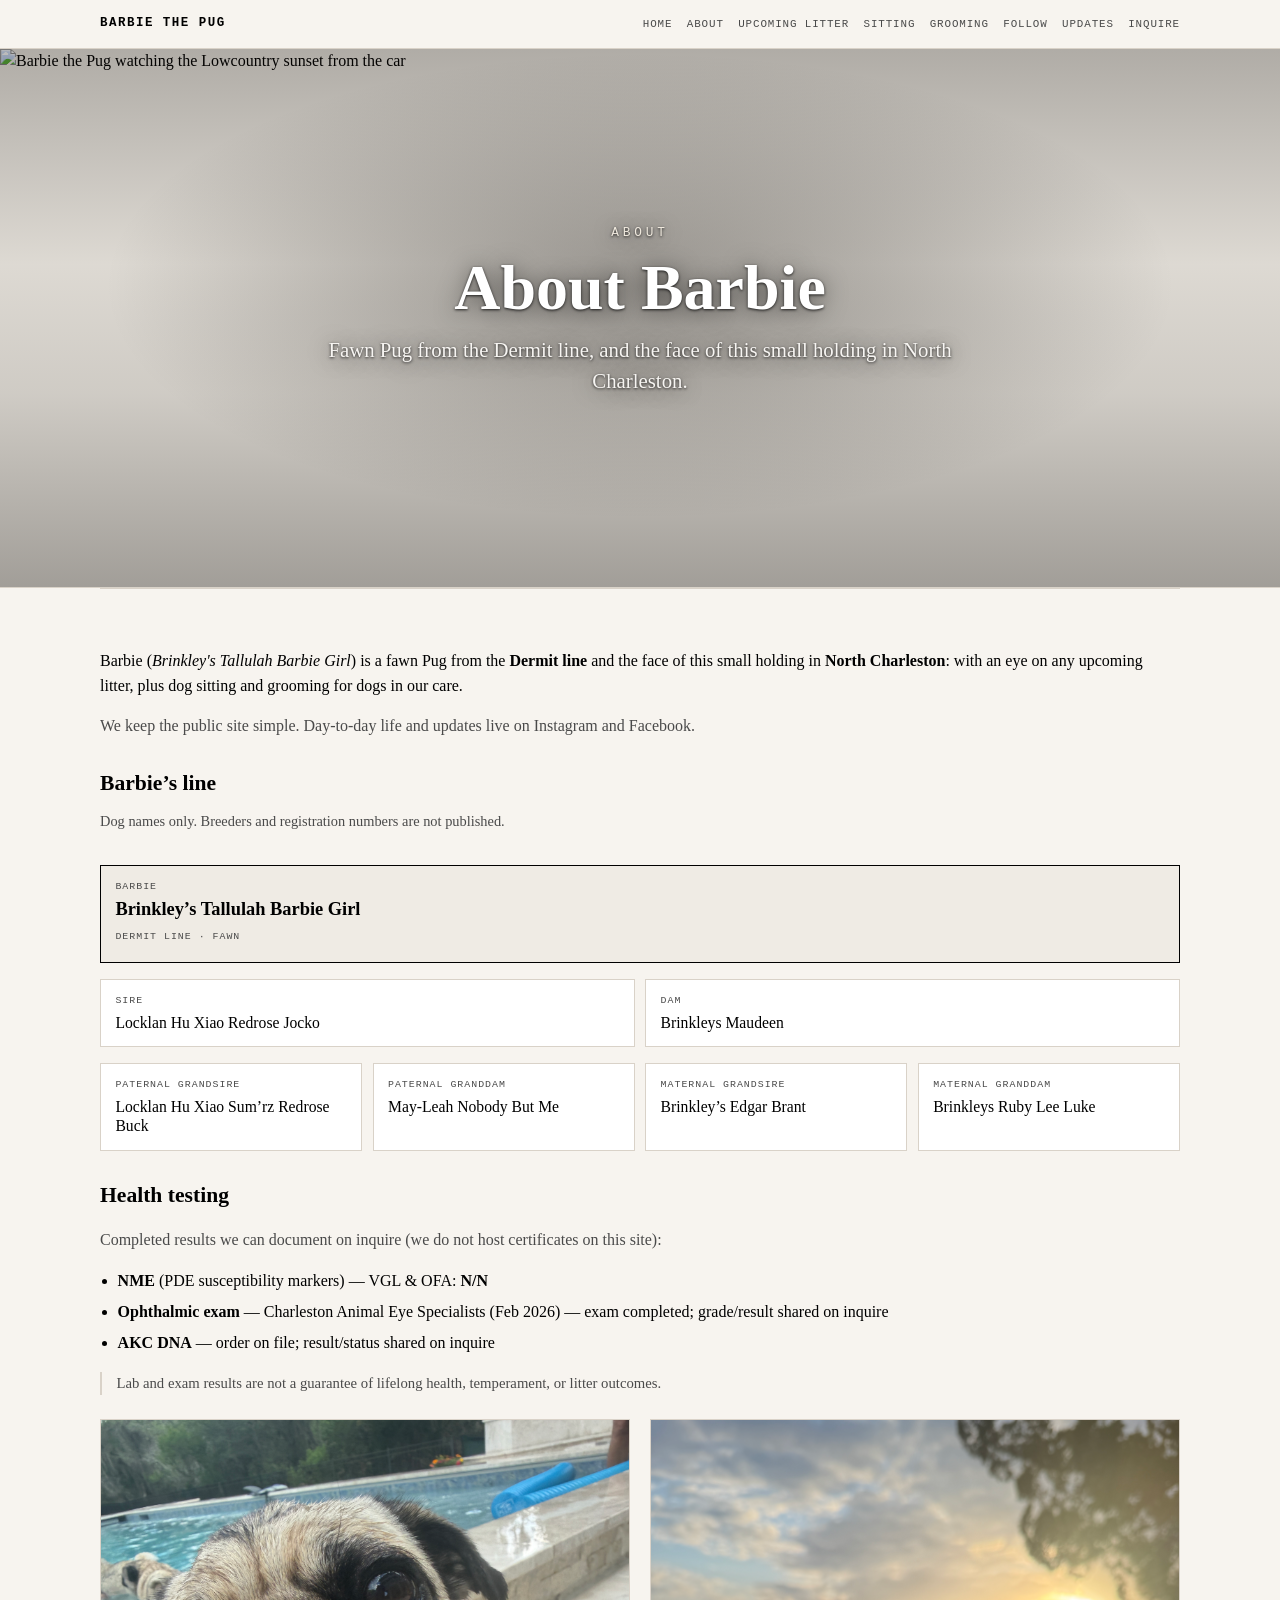
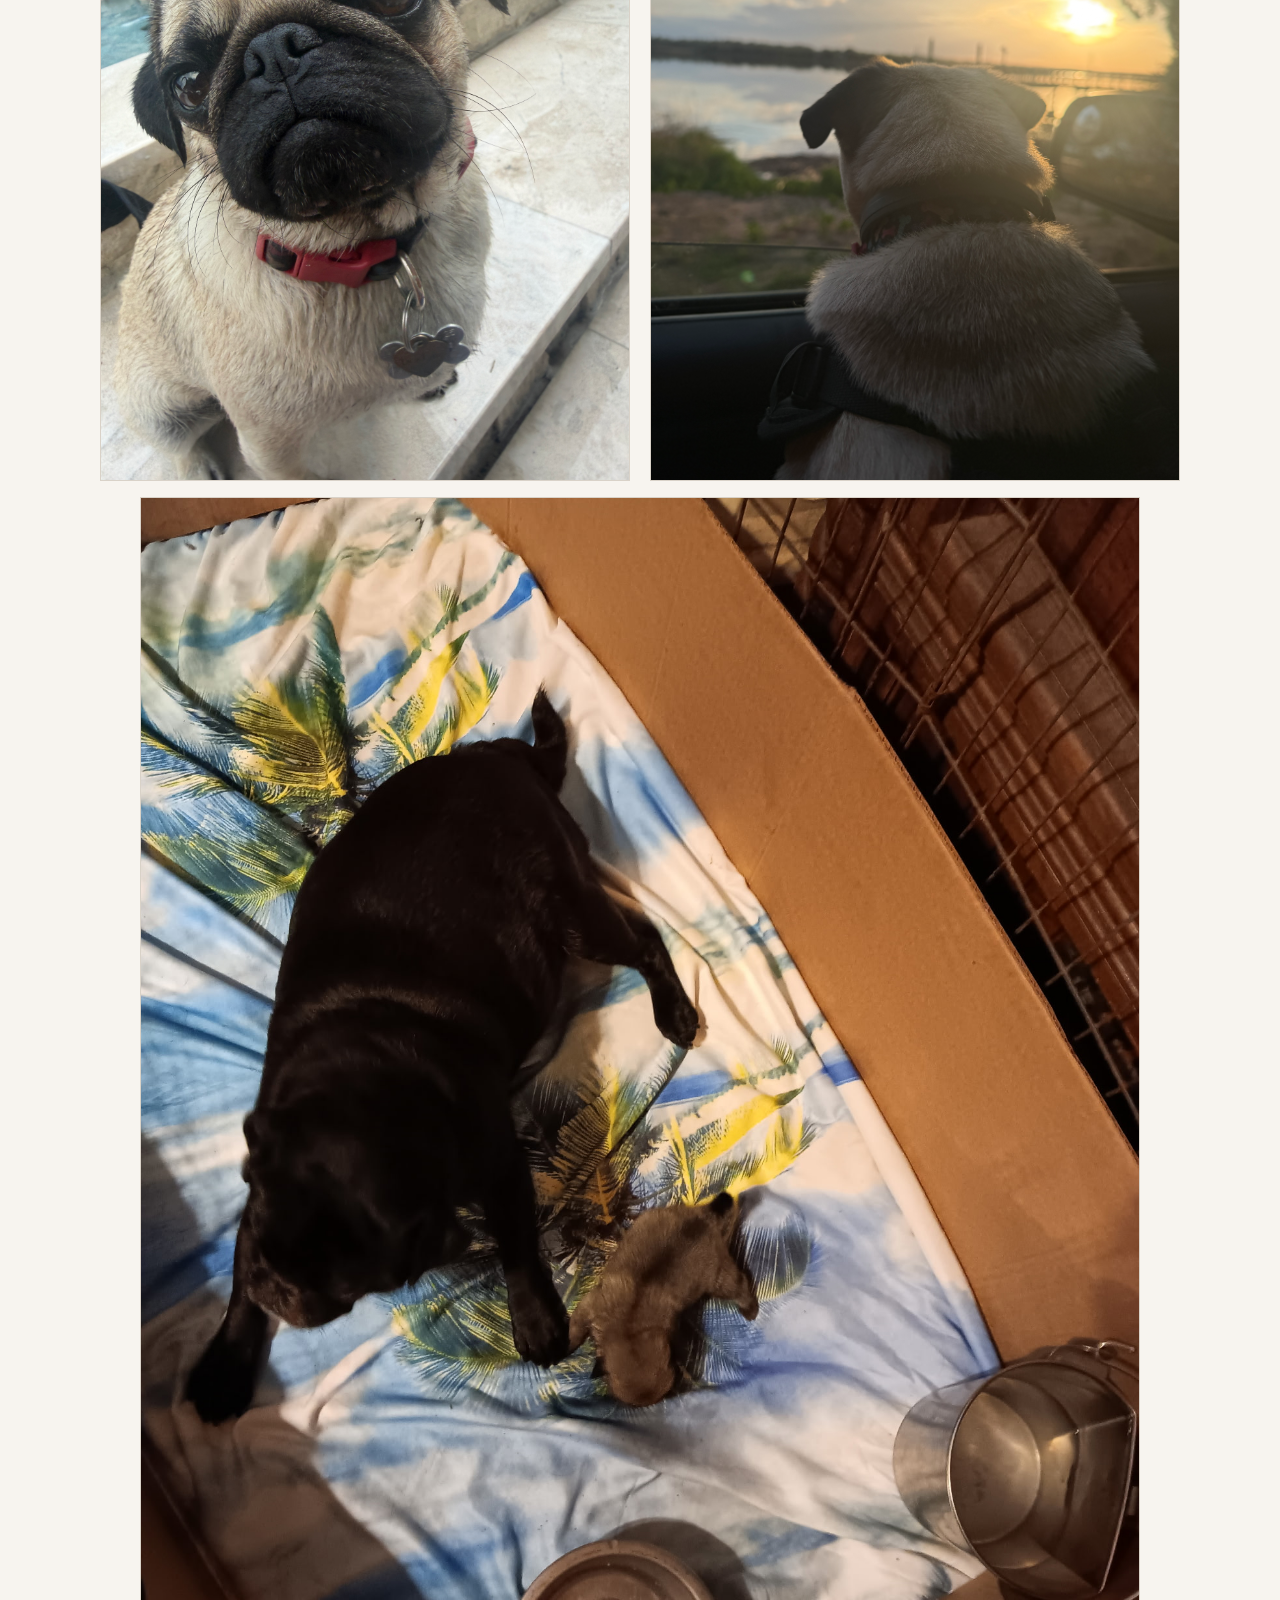
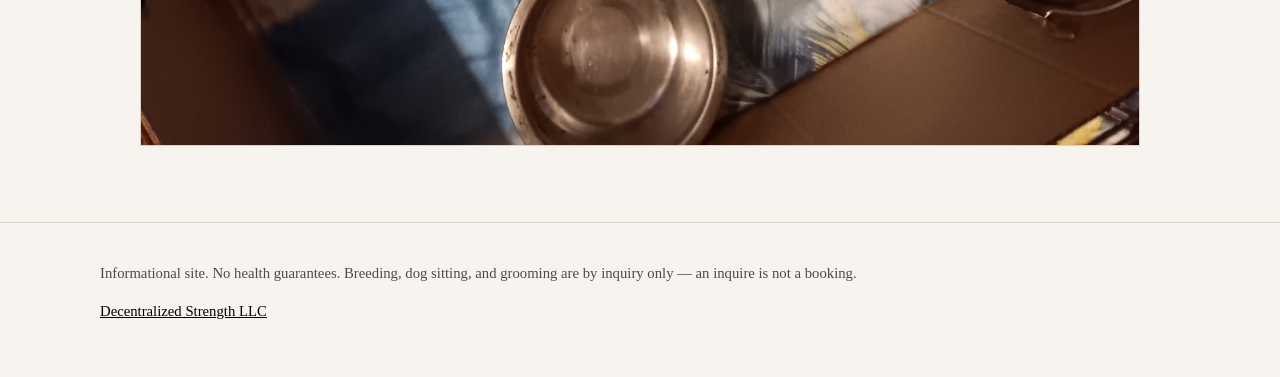
==== about.html @ 6aa65e78 "copy: Breeding -> Upcoming litter (nav, offer cards); breeding.html redirects to litter.html" ====
<!DOCTYPE html>
<html lang="en">
<head>
<title>About Barbie | Charleston Pugs — North Charleston</title>
<meta name="description" content="Barbie (Brinkley's Tallulah Barbie Girl) is a fawn Pug from the Dermit line. Health testing notes and how we work — North Charleston.">
<link rel="canonical" href="https://charlestonpugs.com/about.html">
<meta property="og:title" content="About Barbie | Charleston Pugs — North Charleston">
<meta property="og:description" content="Barbie (Brinkley's Tallulah Barbie Girl) is a fawn Pug from the Dermit line. Health testing notes and how we work — North Charleston.">
<meta property="og:url" content="https://charlestonpugs.com/about.html">
<meta property="og:type" content="website">
<meta property="og:image" content="https://charlestonpugs.com/images/06-barbie-as-puppy.jpg">
<meta name="twitter:card" content="summary_large_image">

<meta charset="utf-8">
<meta name="viewport" content="width=device-width, initial-scale=1">
<link rel="stylesheet" href="styles.css">
</head>
<body>
<nav><div class="wrap nav-inner">
  <a class="logo" href="index.html">Barbie the Pug</a>
  <div class="nav-links">
    <a href="index.html">Home</a>
    <a href="about.html">About</a>
    <a href="litter.html">Upcoming litter</a>
    <a href="sitting.html">Sitting</a>
    <a href="grooming.html">Grooming</a>
    <a href="follow.html">Follow</a>
    <a href="updates.html">Updates</a>
    <a href="inquire.html">Inquire</a>
  </div>
</div></nav>

<main>
<section class="banner">
  <picture>
    <source media="(max-width:760px)" srcset="images/hero-banner-sm.jpg">
    <img src="images/hero-banner.jpg" alt="Barbie the Pug watching the Lowcountry sunset from the car" width="2400" height="857" fetchpriority="high">
  </picture>
  <div class="banner-text">
    <p class="kicker">About</p>
    <h1>About Barbie</h1>
    <p class="banner-lead">Fawn Pug from the Dermit line, and the face of this small holding in North Charleston.</p>
  </div>
</section>
<div class="wrap section">
  <p>Barbie (<em>Brinkley's Tallulah Barbie Girl</em>) is a fawn Pug from the <strong>Dermit line</strong> and the face of this small holding in <strong>North Charleston</strong>: with an eye on any upcoming litter, plus dog sitting and grooming for dogs in our care.</p>
  <p class="muted">We keep the public site simple. Day-to-day life and updates live on Instagram and Facebook.</p>

  <h2>Barbie’s line</h2>
  <p class="pedigree-note">Dog names only. Breeders and registration numbers are not published.</p>
  <div class="pedigree" aria-label="Barbie family tree">
    <div class="pedigree-tree">
      <div class="pedigree-gen">
        <div class="pedigree-node focal">
          <span class="role">Barbie</span>
          <span class="name">Brinkley’s Tallulah Barbie Girl</span>
          <span class="role" style="margin-top:.45rem">Dermit line · fawn</span>
        </div>
      </div>
      <div class="pedigree-gen parents">
        <div class="pedigree-node">
          <span class="role">Sire</span>
          <span class="name">Locklan Hu Xiao Redrose Jocko</span>
        </div>
        <div class="pedigree-node">
          <span class="role">Dam</span>
          <span class="name">Brinkleys Maudeen</span>
        </div>
      </div>
      <div class="pedigree-gen grandparents">
        <div class="pedigree-node">
          <span class="role">Paternal grandsire</span>
          <span class="name">Locklan Hu Xiao Sum’rz Redrose Buck</span>
        </div>
        <div class="pedigree-node">
          <span class="role">Paternal granddam</span>
          <span class="name">May-Leah Nobody But Me</span>
        </div>
        <div class="pedigree-node">
          <span class="role">Maternal grandsire</span>
          <span class="name">Brinkley’s Edgar Brant</span>
        </div>
        <div class="pedigree-node">
          <span class="role">Maternal granddam</span>
          <span class="name">Brinkleys Ruby Lee Luke</span>
        </div>
      </div>
    </div>
  </div>

  <h2>Health testing</h2>
  <p class="muted">Completed results we can document on inquire (we do not host certificates on this site):</p>
  <ul class="clean">
    <li><strong>NME</strong> (PDE susceptibility markers) — VGL &amp; OFA: <strong>N/N</strong></li>
    <li><strong>Ophthalmic exam</strong> — Charleston Animal Eye Specialists (Feb 2026) — exam completed; grade/result shared on inquire</li>
    <li><strong>AKC DNA</strong> — order on file; result/status shared on inquire</li>
  </ul>
  <p class="note">Lab and exam results are not a guarantee of lifelong health, temperament, or litter outcomes.</p>
  <div class="grid-2" style="margin-top:1.5rem">
    <div class="photo"><img src="images/04-poolside-portrait.jpg" alt="Poolside portrait of Barbie"></div>
    <div class="photo"><img src="images/03-car-sunset.jpg" alt="Sunset car mood photo of Barbie"></div>
  </div>

  <figure class="photo">
    <img src="images/06-barbie-as-puppy.jpg" alt="Barbie as a puppy" loading="lazy">
  </figure>
</div>
</main>

<footer><div class="wrap">
  <p>Informational site. No health guarantees. Breeding, dog sitting, and grooming are by inquiry only — an inquire is not a booking.</p>
  <p class="whisper"><a href="https://decentralizedstrength.com">Decentralized Strength LLC</a></p>
</div></footer>
</body>
</html>
---- styles.css ----
/* charlestonpugs.com — staged cream/black */
:root{
  --cream:#f7f4ef; --ink:#000; --muted:#4a4a4a; --line:#d9d2c8; --wash:#efebe4;
}
*{box-sizing:border-box} html{scroll-behavior:smooth}
body{margin:0;font-family:Georgia,"Times New Roman",serif;background:var(--cream);color:var(--ink);line-height:1.55}
a{color:var(--ink)} img{max-width:100%;display:block;height:auto}
.wrap{width:min(1080px,92vw);margin:0 auto}
.kicker{font-family:ui-monospace,Menlo,Consolas,monospace;font-size:.72rem;letter-spacing:.14em;text-transform:uppercase;color:var(--muted)}
.btn{display:inline-block;padding:.85rem 1.15rem;border:1px solid var(--ink);text-decoration:none;font-family:ui-monospace,Menlo,Consolas,monospace;font-size:.72rem;letter-spacing:.08em;text-transform:uppercase}
.btn-fill{background:var(--ink);color:var(--cream)}
.btn-ghost{background:transparent}
.btn-row{display:flex;flex-wrap:wrap;gap:.75rem;margin-top:1.25rem}
nav{border-bottom:1px solid var(--line);background:var(--cream);position:sticky;top:0;z-index:20}
.nav-inner{display:flex;align-items:center;justify-content:space-between;gap:1rem;padding:.9rem 0}
.logo{font-family:ui-monospace,Menlo,Consolas,monospace;font-size:.78rem;letter-spacing:.12em;text-transform:uppercase;text-decoration:none;font-weight:700}
.nav-links{display:flex;flex-wrap:wrap;gap:.9rem;font-family:ui-monospace,Menlo,Consolas,monospace;font-size:.68rem;letter-spacing:.08em;text-transform:uppercase}
.nav-links a{text-decoration:none;color:var(--muted)}
.nav-links a:hover{color:var(--ink)}
.hero{padding:3.5rem 0 2.5rem;display:grid;grid-template-columns:1.1fr .9fr;gap:2rem;align-items:center}
.hero h1{font-size:clamp(2.6rem,6vw,4.4rem);line-height:.95;margin:.35rem 0 1rem;font-weight:700}
.hero p.lead{font-size:1.15rem;color:var(--muted);max-width:34rem}
.hero-img{border:1px solid var(--line);background:var(--wash)}
.hero-img img{width:100%;aspect-ratio:4/5;object-fit:cover}
.offer{display:grid;grid-template-columns:repeat(3,1fr);gap:1rem;padding:0 0 2.5rem}
.offer article{border:1px solid var(--line);padding:1.1rem 1rem;background:#fff}
.offer h3{margin:0 0 .35rem;font-size:1.05rem}
.offer p{margin:0;color:var(--muted);font-size:.95rem}
.social-hub{padding:2.5rem 0 3rem;border-top:1px solid var(--line)}
.social-hub h2{font-size:clamp(1.8rem,4vw,2.6rem);margin:.3rem 0 1rem}
.cards{display:grid;grid-template-columns:1fr 1fr;gap:1rem}
.card{border:1px solid var(--ink);padding:1.35rem;background:#fff;min-height:11rem;display:flex;flex-direction:column;justify-content:space-between}
.card h3{margin:0 0 .5rem;font-size:1.25rem}
.card p{margin:0;color:var(--muted)}
.section{padding:2.75rem 0;border-top:1px solid var(--line)}
.section h1,.section h2{margin-top:0}
.muted{color:var(--muted)}
.grid-2{display:grid;grid-template-columns:1fr 1fr;gap:1.25rem}
.photo{border:1px solid var(--line);background:var(--wash)}
.photo img{width:100%;aspect-ratio:4/5;object-fit:cover}
ul.clean{padding-left:1.1rem}
ul.clean li{margin:.4rem 0}
.contact-list{display:grid;gap:.85rem;margin:1.25rem 0}
.contact-list a{display:block;border:1px solid var(--line);padding:1rem;text-decoration:none;background:#fff}
.contact-list strong{display:block;font-family:ui-monospace,Menlo,Consolas,monospace;font-size:.68rem;letter-spacing:.1em;text-transform:uppercase;margin-bottom:.25rem}
footer{border-top:1px solid var(--line);padding:1.5rem 0 2.5rem;margin-top:1rem;font-size:.92rem;color:var(--muted)}
footer .whisper{margin-top:.75rem}
.note{font-size:.92rem;color:var(--muted);border-left:2px solid var(--line);padding-left:.9rem;margin:1rem 0}
@media(max-width:820px){
  .hero,.offer,.cards,.grid-2{grid-template-columns:1fr}
  .nav-links{display:none}
}

.hero-img{border:1px solid var(--line);background:var(--wash)}
.hero-img img{width:100%;aspect-ratio:4/5;object-fit:cover}
.section{padding:2.75rem 0}
.section h1{font-size:clamp(2rem,5vw,3rem);margin:.35rem 0 1rem}
.section h2{margin:1.75rem 0 .6rem;font-size:1.35rem}
.btn-row{display:flex;flex-wrap:wrap;gap:.75rem;margin-top:1.25rem}
.btn{display:inline-block;padding:.85rem 1.15rem;border:1px solid var(--ink);text-decoration:none;font-family:ui-monospace,Menlo,Consolas,monospace;font-size:.72rem;letter-spacing:.08em;text-transform:uppercase}
.btn-fill{background:var(--ink);color:var(--cream)}
.btn-ghost{background:transparent}
.contact-list{display:grid;gap:.85rem;margin:1.25rem 0}
.contact-list a{display:block;border:1px solid var(--line);padding:1rem;text-decoration:none;background:#fff;color:var(--ink)}
.contact-list strong{display:block;font-family:ui-monospace,Menlo,Consolas,monospace;font-size:.68rem;letter-spacing:.1em;text-transform:uppercase;margin-bottom:.25rem}
.note{font-size:.92rem;color:var(--muted);border-left:2px solid var(--line);padding-left:.9rem;margin:1rem 0}
ul.clean{padding-left:1.1rem}
ul.clean li{margin:.4rem 0}
.kicker{font-family:ui-monospace,Menlo,Consolas,monospace;font-size:.72rem;letter-spacing:.14em;text-transform:uppercase;color:var(--muted)}

.offer-card{text-decoration:none;color:inherit;display:block}
.offer-card article{height:100%;transition:border-color .15s}
.offer-card:hover article{border-color:var(--ink)}

.price-menu{list-style:none;padding:0;margin:1rem 0 1.25rem;border:1px solid var(--line);background:#fff}
.price-menu li{padding:.95rem 1.1rem;border-bottom:1px solid var(--line)}
.price-menu li:last-child{border-bottom:0}
.reel-grid{display:grid;grid-template-columns:1fr 1fr;gap:1rem;margin:1rem 0 1.5rem}
@media(max-width:820px){.reel-grid{grid-template-columns:1fr}}

.reel-grid.three{grid-template-columns:repeat(3,1fr)}
@media(max-width:900px){.reel-grid.three{grid-template-columns:1fr}}

.reel-card{display:flex;flex-direction:column;border:1px solid var(--ink);background:#fff;color:inherit;text-decoration:none;min-width:0}
.reel-card:focus-visible{outline:2px solid var(--ink);outline-offset:3px}
.reel-poster{position:relative;display:flex;align-items:center;justify-content:center;aspect-ratio:4/5;background:var(--wash);border-bottom:1px solid var(--line);overflow:hidden}
.reel-poster::before{content:"";position:absolute;inset:.7rem;border:1px solid var(--line);z-index:1;pointer-events:none}
.reel-poster img{position:absolute;inset:0;width:100%;height:100%;object-fit:cover}
.reel-play{position:relative;z-index:2;width:3.35rem;height:3.35rem;border-radius:50%;border:1px solid var(--ink);background:var(--cream);display:grid;place-items:center}
.reel-play::before{content:"";width:0;height:0;margin-left:3px;border-style:solid;border-width:7px 0 7px 12px;border-color:transparent transparent transparent var(--ink)}
.reel-card:hover .reel-play,.reel-card:focus-visible .reel-play{background:var(--ink)}
.reel-card:hover .reel-play::before,.reel-card:focus-visible .reel-play::before{border-color:transparent transparent transparent var(--cream)}
.reel-body{display:flex;flex-direction:column;align-items:flex-start;gap:.4rem;padding:1rem 1rem 1.15rem}
.reel-title{font-size:1.2rem;line-height:1.2}
.reel-body .btn{margin-top:.35rem}

.still-grid{display:grid;grid-template-columns:1fr 1fr;gap:1rem;margin:1rem 0 1.5rem}
.still-grid .photo{margin:0}
.still-grid img{width:100%;height:100%;object-fit:cover;aspect-ratio:4/5;display:block}
@media(max-width:820px){.still-grid{grid-template-columns:1fr}}

/* Family tree (public-safe pedigree) */
.pedigree{margin:2rem 0 1.5rem}
.pedigree-note{font-size:.9rem;color:var(--muted);margin:.35rem 0 1.1rem}
.pedigree-tree{display:grid;gap:1rem}
.pedigree-gen{display:grid;gap:.65rem}
.pedigree-gen.parents{grid-template-columns:1fr 1fr}
.pedigree-gen.grandparents{grid-template-columns:1fr 1fr 1fr 1fr}
.pedigree-node{border:1px solid var(--line);background:#fff;padding:.85rem .9rem;min-height:4.2rem}
.pedigree-node .role{display:block;font-family:ui-monospace,Menlo,Consolas,monospace;font-size:.62rem;letter-spacing:.1em;text-transform:uppercase;color:var(--muted);margin-bottom:.25rem}
.pedigree-node .name{display:block;font-size:.98rem;line-height:1.25}
.pedigree-node.focal{border-color:var(--ink);background:var(--wash)}
.pedigree-node.focal .name{font-size:1.15rem;font-weight:700}
.pair-tree{border:1px solid var(--line);background:#fff;padding:1.25rem 1.1rem;margin:1.25rem 0 1.5rem;text-align:center}
.pair-parents{display:flex;flex-wrap:wrap;align-items:center;justify-content:center;gap:.75rem 1rem}
.pair-dog{border:1px solid var(--line);padding:.85rem 1rem;min-width:10rem;background:var(--wash)}
.pair-dog strong{display:block;font-size:1.15rem}
.pair-dog span{display:block;font-size:.85rem;color:var(--muted);margin-top:.2rem}
.pair-times{font-size:1.4rem;font-weight:700}
.pair-arrow{margin:.85rem 0 .35rem;color:var(--muted);font-family:ui-monospace,Menlo,Consolas,monospace;font-size:.72rem;letter-spacing:.12em;text-transform:uppercase}
.pair-child{display:inline-block;border:1px solid var(--ink);padding:.7rem 1.1rem;font-weight:700}
@media(max-width:820px){
  .pedigree-gen.parents,.pedigree-gen.grandparents{grid-template-columns:1fr 1fr}
}
@media(max-width:520px){
  .pedigree-gen.grandparents{grid-template-columns:1fr}
}

/* Sitting gallery — 3-up stills + portrait videos */
.still-grid.three{grid-template-columns:repeat(3,1fr)}
@media(max-width:900px){.still-grid.three{grid-template-columns:1fr}}
.video-grid{display:grid;grid-template-columns:1fr 1fr;gap:1rem;margin:1rem 0 1.5rem}
@media(max-width:820px){.video-grid{grid-template-columns:1fr}}
.video-frame{margin:0;background:#fff;border:1px solid var(--line,#d9d2c8);overflow:hidden}
.video-frame video{display:block;width:100%;height:auto;aspect-ratio:9/16;object-fit:cover;background:#111;vertical-align:middle}

/* ---- full-bleed photo banner: top of every page ---- */
.banner{position:relative;width:100%;background:var(--wash);border-bottom:1px solid var(--line)}
.banner img{width:100%;height:clamp(300px,42vw,540px);object-fit:cover;object-position:50% 46%}
.banner::after{content:"";position:absolute;inset:0;z-index:1;pointer-events:none;background:radial-gradient(58% 60% at 50% 44%,rgba(12,9,6,.34),rgba(12,9,6,0) 72%),linear-gradient(to bottom,rgba(12,9,6,.28) 0%,rgba(12,9,6,.08) 40%,rgba(12,9,6,.14) 64%,rgba(12,9,6,.34) 100%)}
.banner-text{position:absolute;inset:0;z-index:2;display:flex;flex-direction:column;align-items:center;justify-content:center;text-align:center;padding:1.5rem 1.25rem 2.5rem}
.banner-text .kicker{color:#efe9de;letter-spacing:.3em;font-size:clamp(.66rem,1.4vw,.8rem);margin:0 0 .8rem;text-shadow:0 1px 3px rgba(0,0,0,.8),0 2px 18px rgba(0,0,0,.5)}
.banner-text h1{color:#fff;font-size:clamp(2.1rem,7vw,4rem);line-height:1;margin:0 0 .9rem;font-weight:700;text-shadow:0 1px 3px rgba(0,0,0,.8),0 2px 22px rgba(0,0,0,.5)}
.banner-lead{color:#F7F5F2;font-size:clamp(1rem,2.2vw,1.3rem);line-height:1.5;max-width:42rem;margin:0 auto;text-shadow:0 1px 3px rgba(0,0,0,.8),0 2px 20px rgba(0,0,0,.5)}
@media(max-width:760px){
  .banner img{height:clamp(260px,62vw,400px);object-position:44% 50%}
  .banner-text{padding:1.25rem 1.1rem 2rem}
}
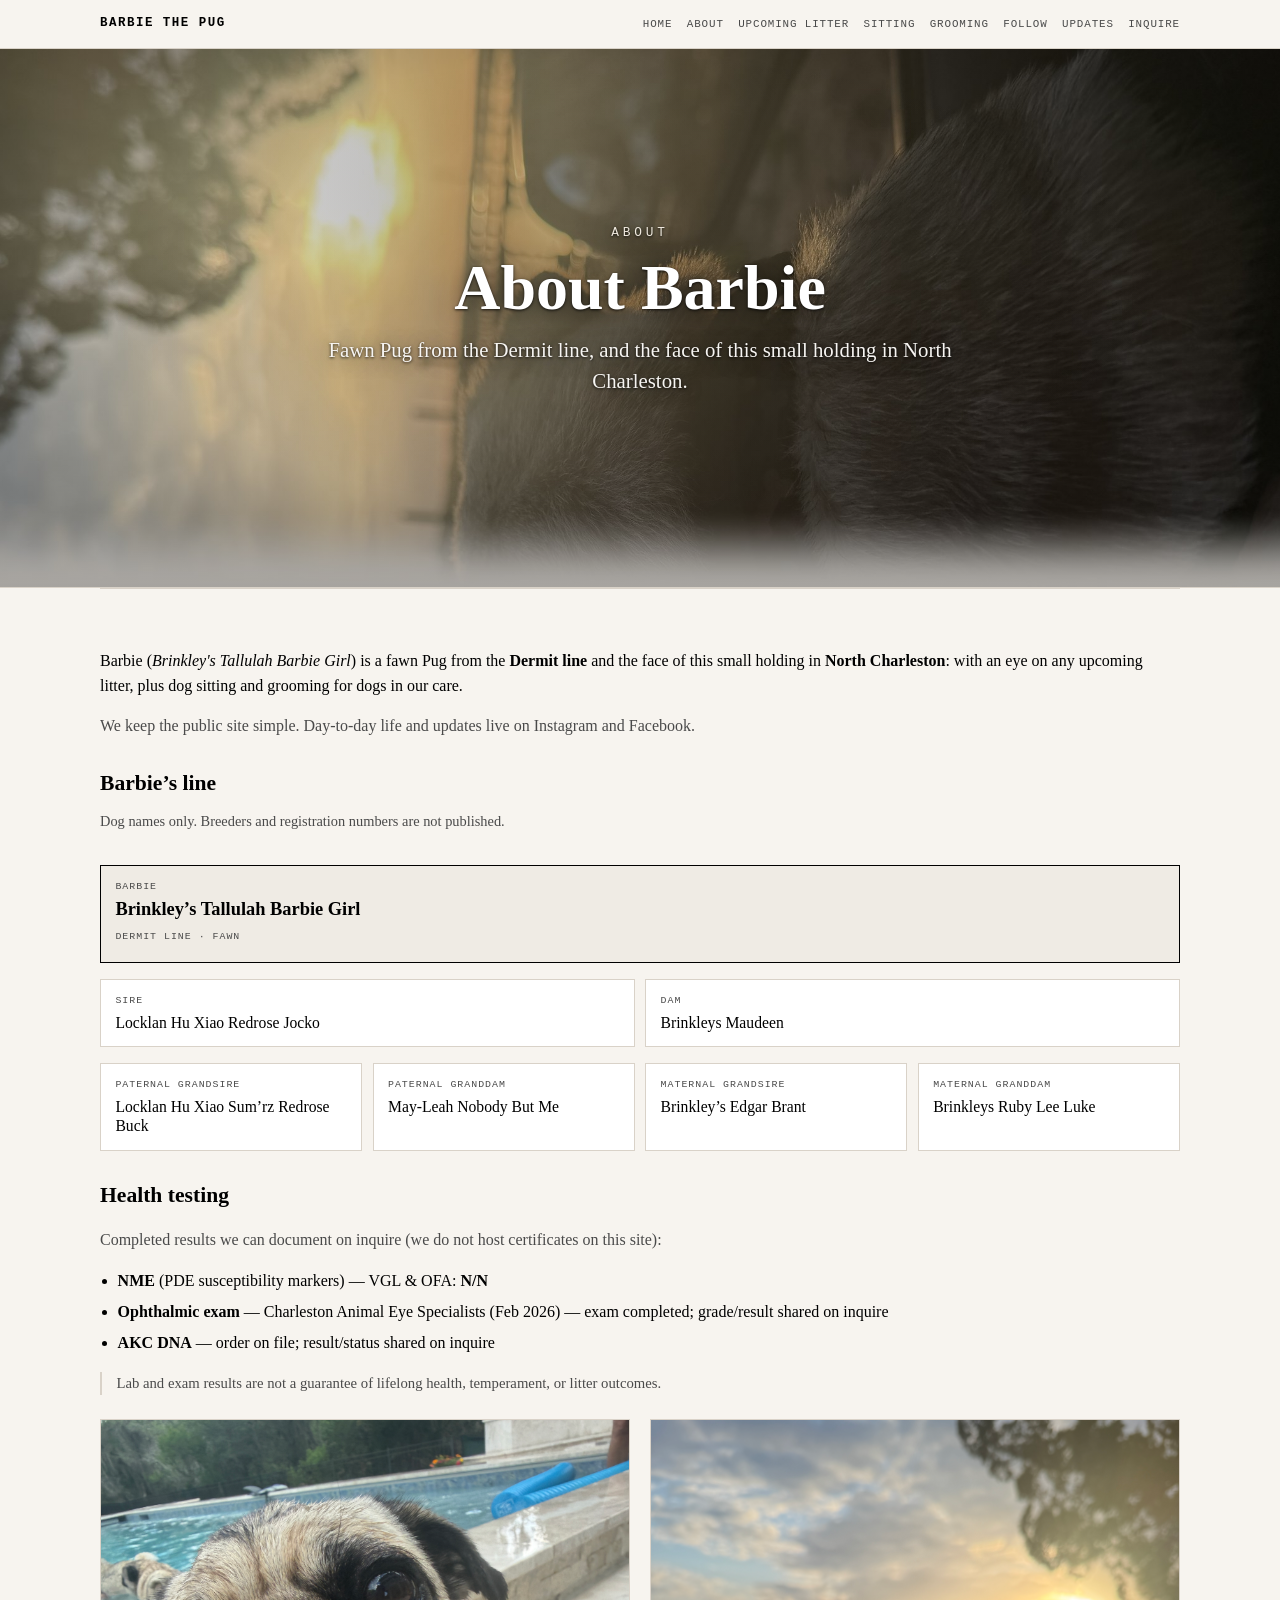
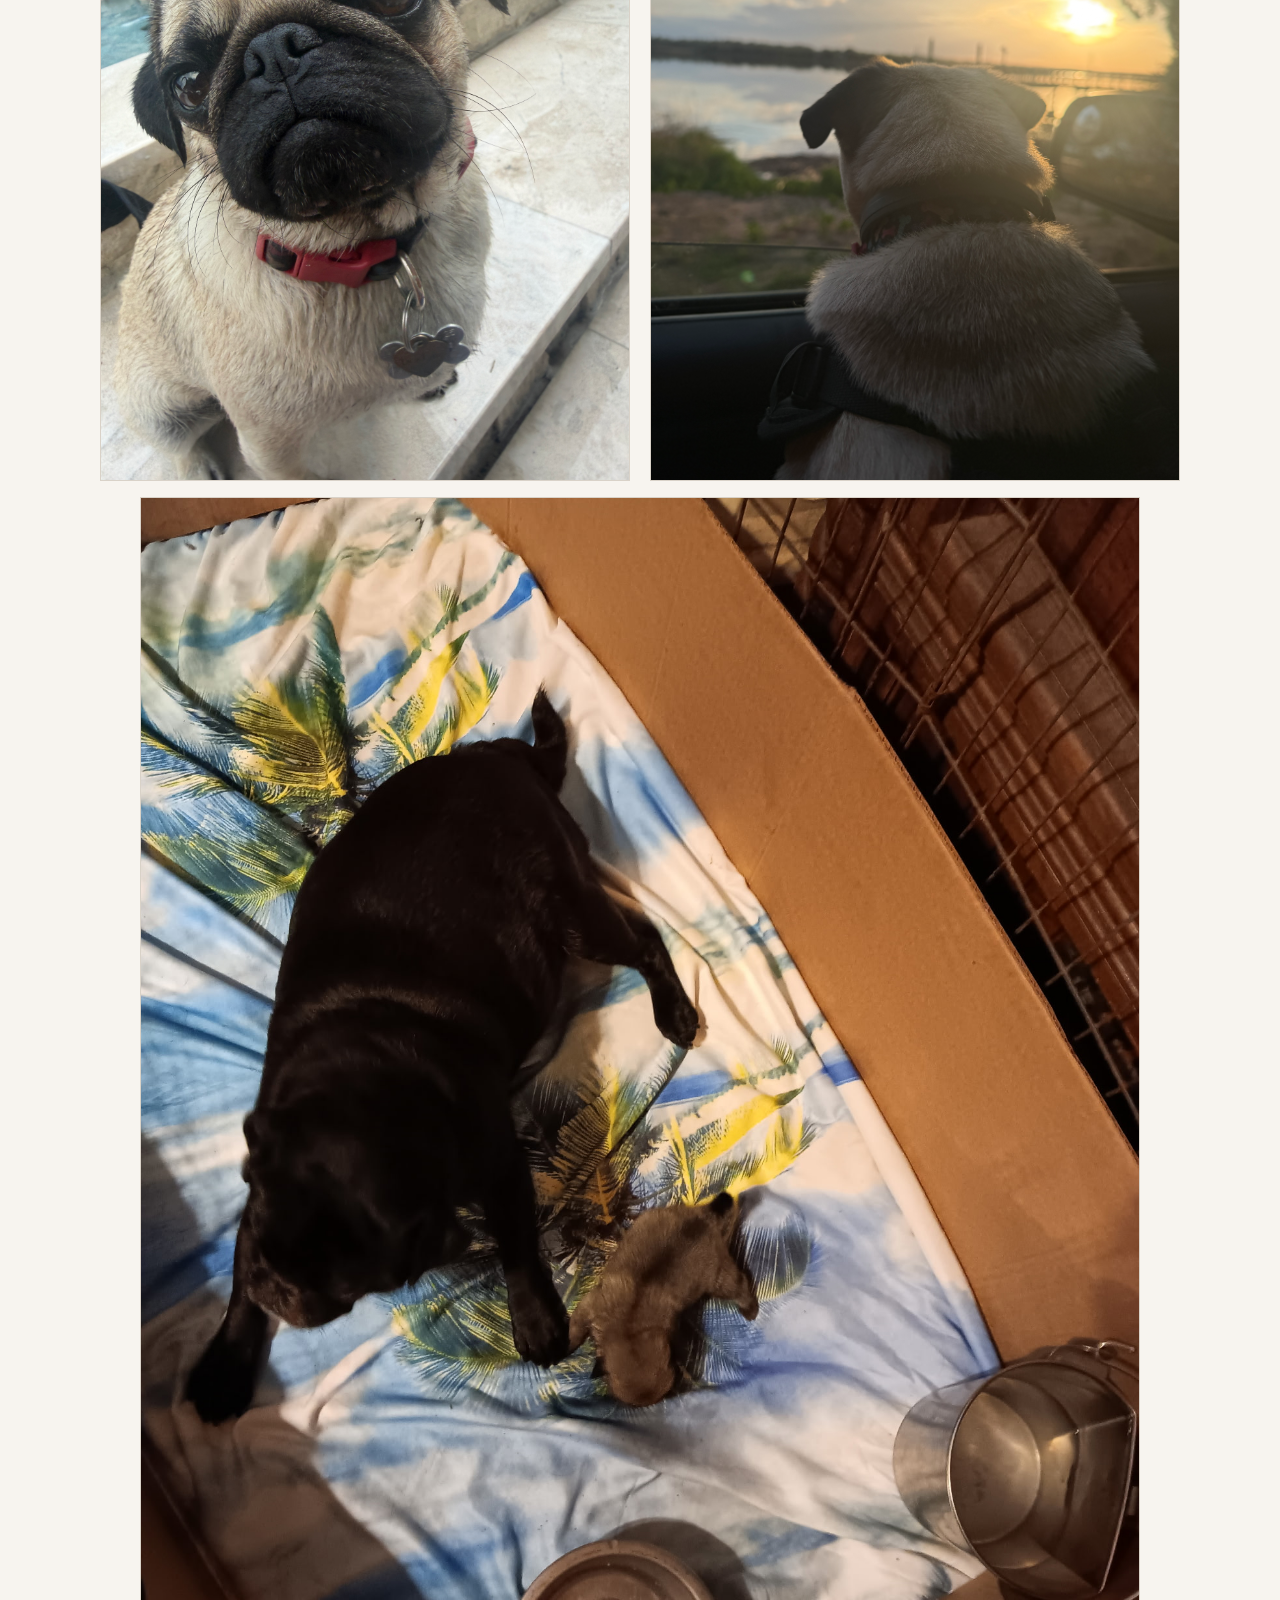
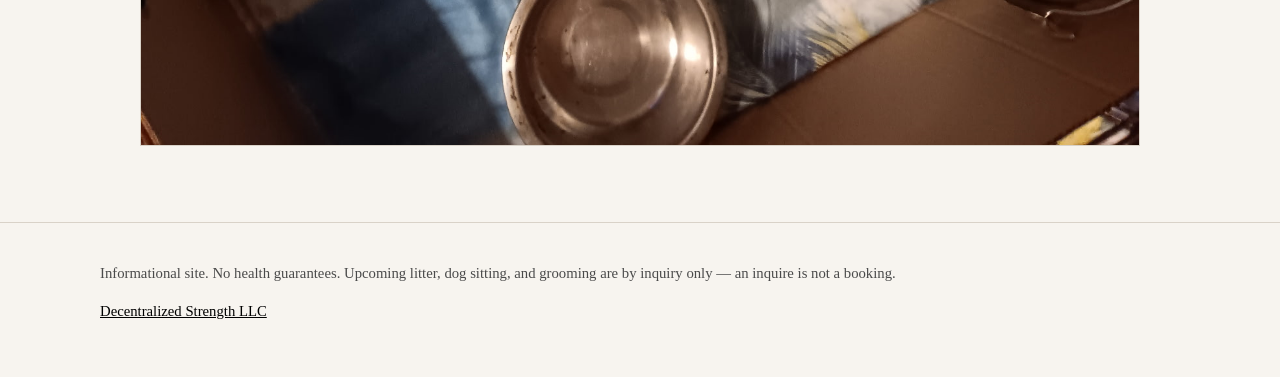
==== commit 3949c346: "Replace Breeding marketing copy with Upcoming litter The rename was staged on disk since 2026-10-02 " ====
--- a/about.html
+++ b/about.html
@@ -108,7 +108,7 @@
 </main>
 
 <footer><div class="wrap">
-  <p>Informational site. No health guarantees. Breeding, dog sitting, and grooming are by inquiry only — an inquire is not a booking.</p>
+  <p>Informational site. No health guarantees. Upcoming litter, dog sitting, and grooming are by inquiry only — an inquire is not a booking.</p>
   <p class="whisper"><a href="https://decentralizedstrength.com">Decentralized Strength LLC</a></p>
 </div></footer>
 </body>
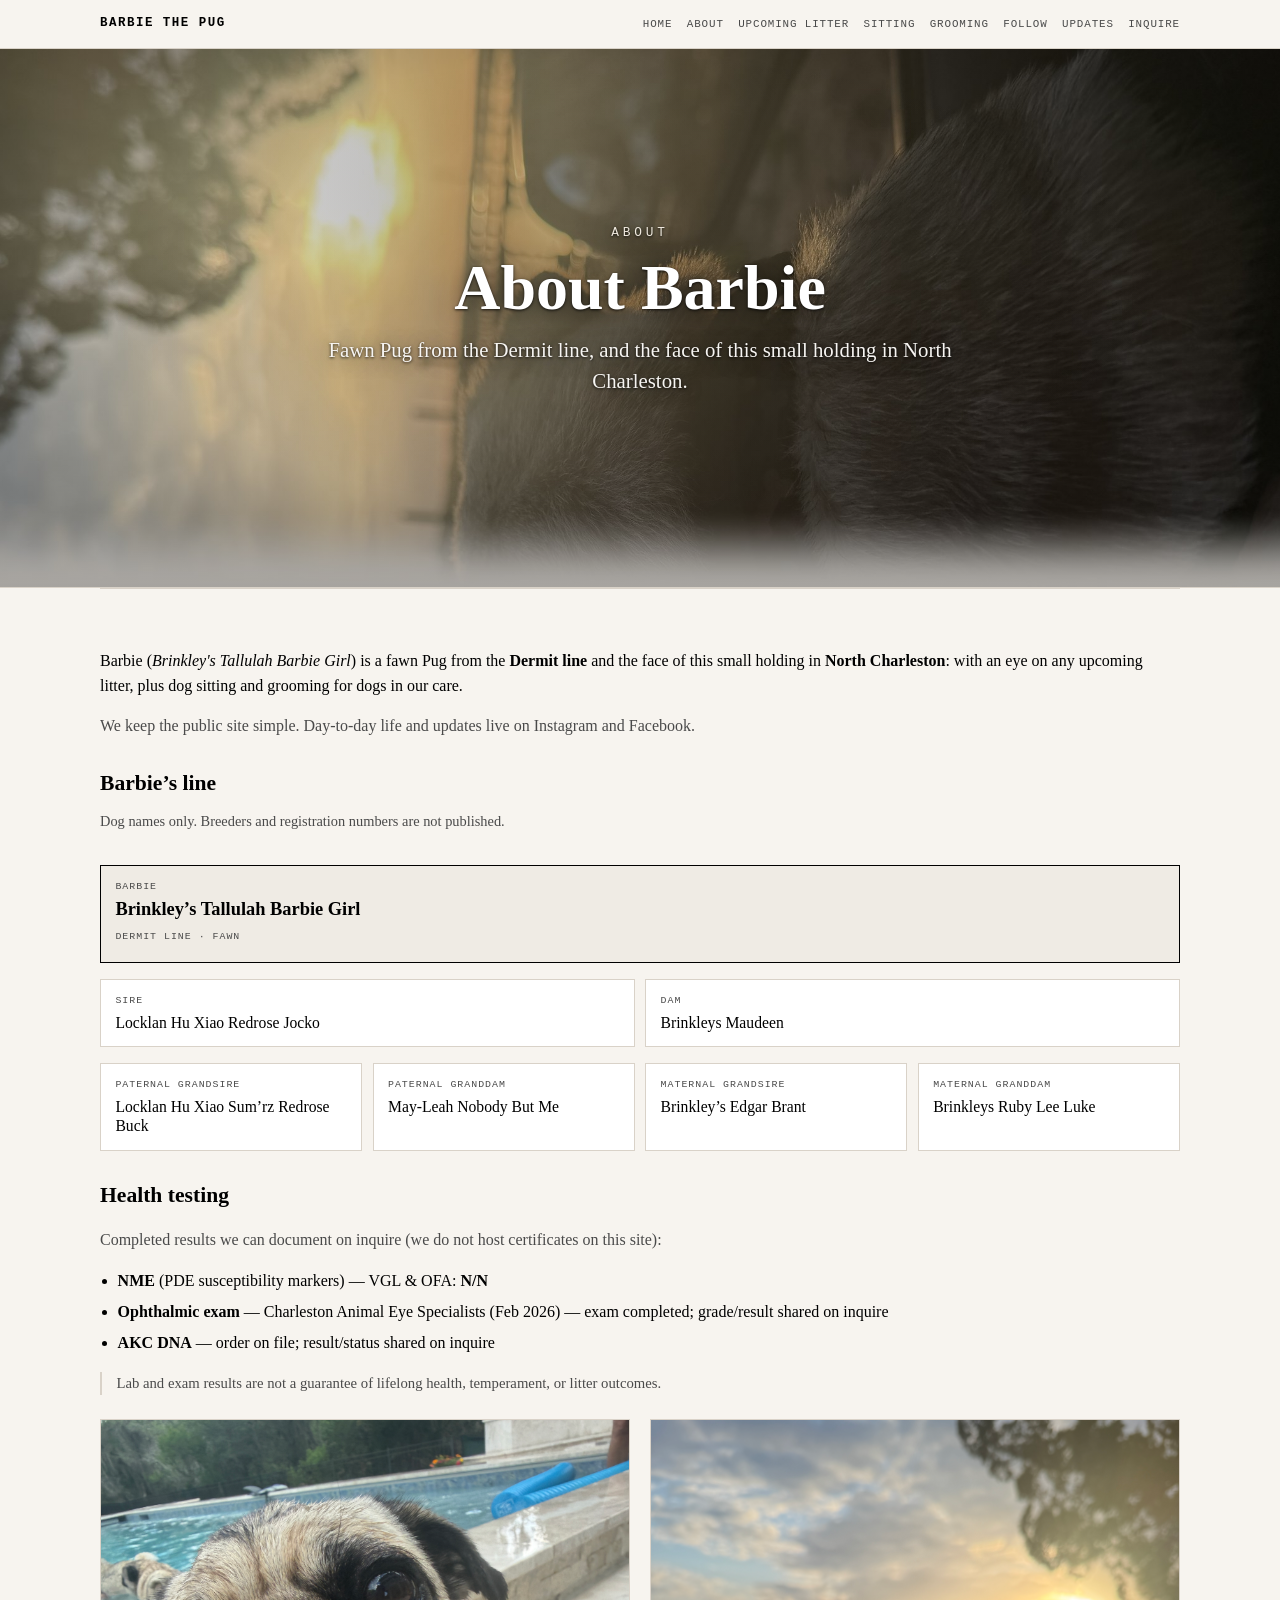
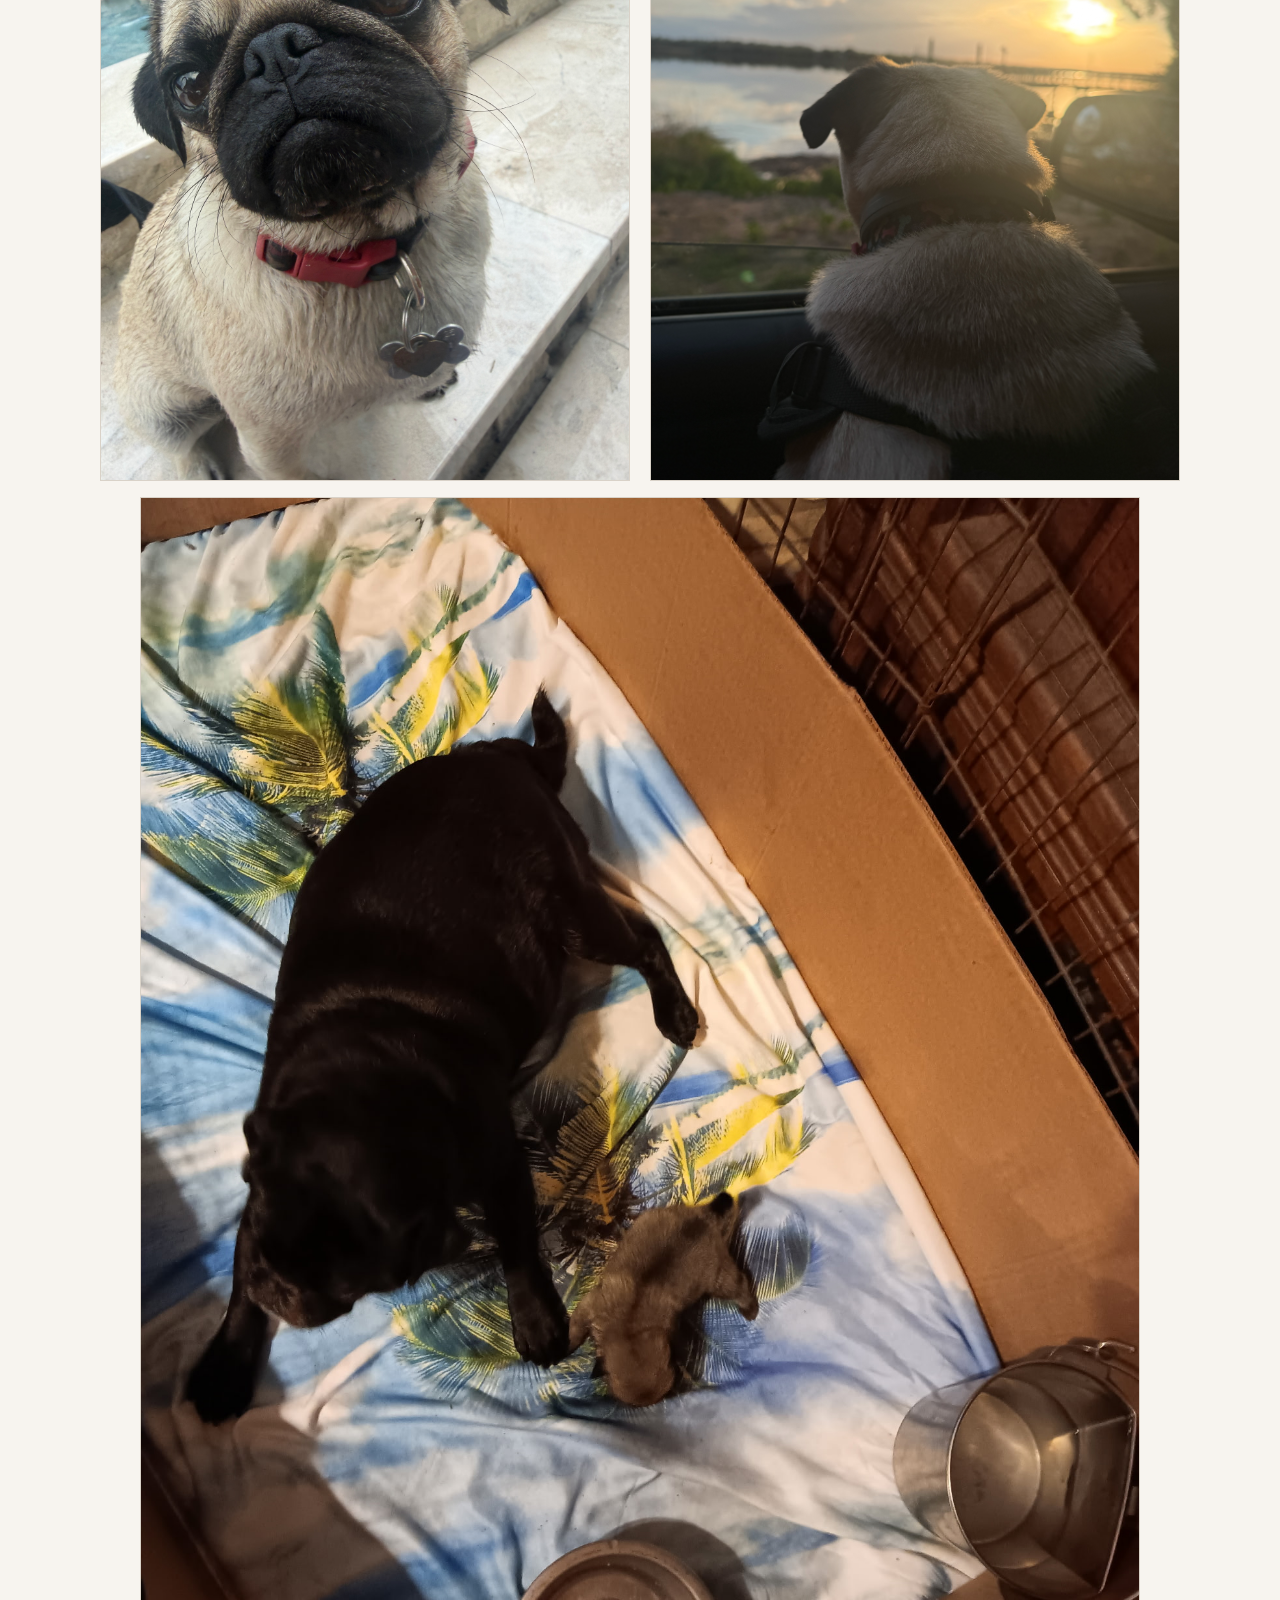
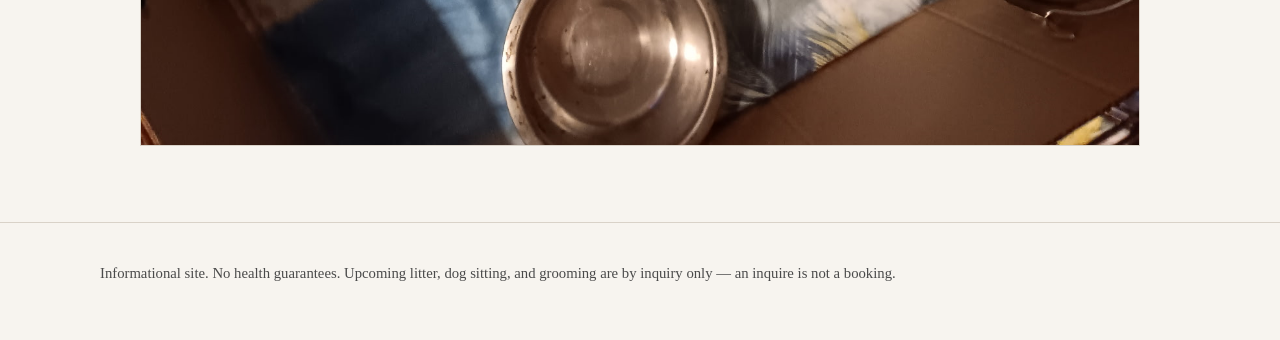
==== commit bf240d58: "Remove Decentralized Strength LLC footer line from all pages" ====
--- a/about.html
+++ b/about.html
@@ -109,7 +109,6 @@
 
 <footer><div class="wrap">
   <p>Informational site. No health guarantees. Upcoming litter, dog sitting, and grooming are by inquiry only — an inquire is not a booking.</p>
-  <p class="whisper"><a href="https://decentralizedstrength.com">Decentralized Strength LLC</a></p>
 </div></footer>
 </body>
 </html>
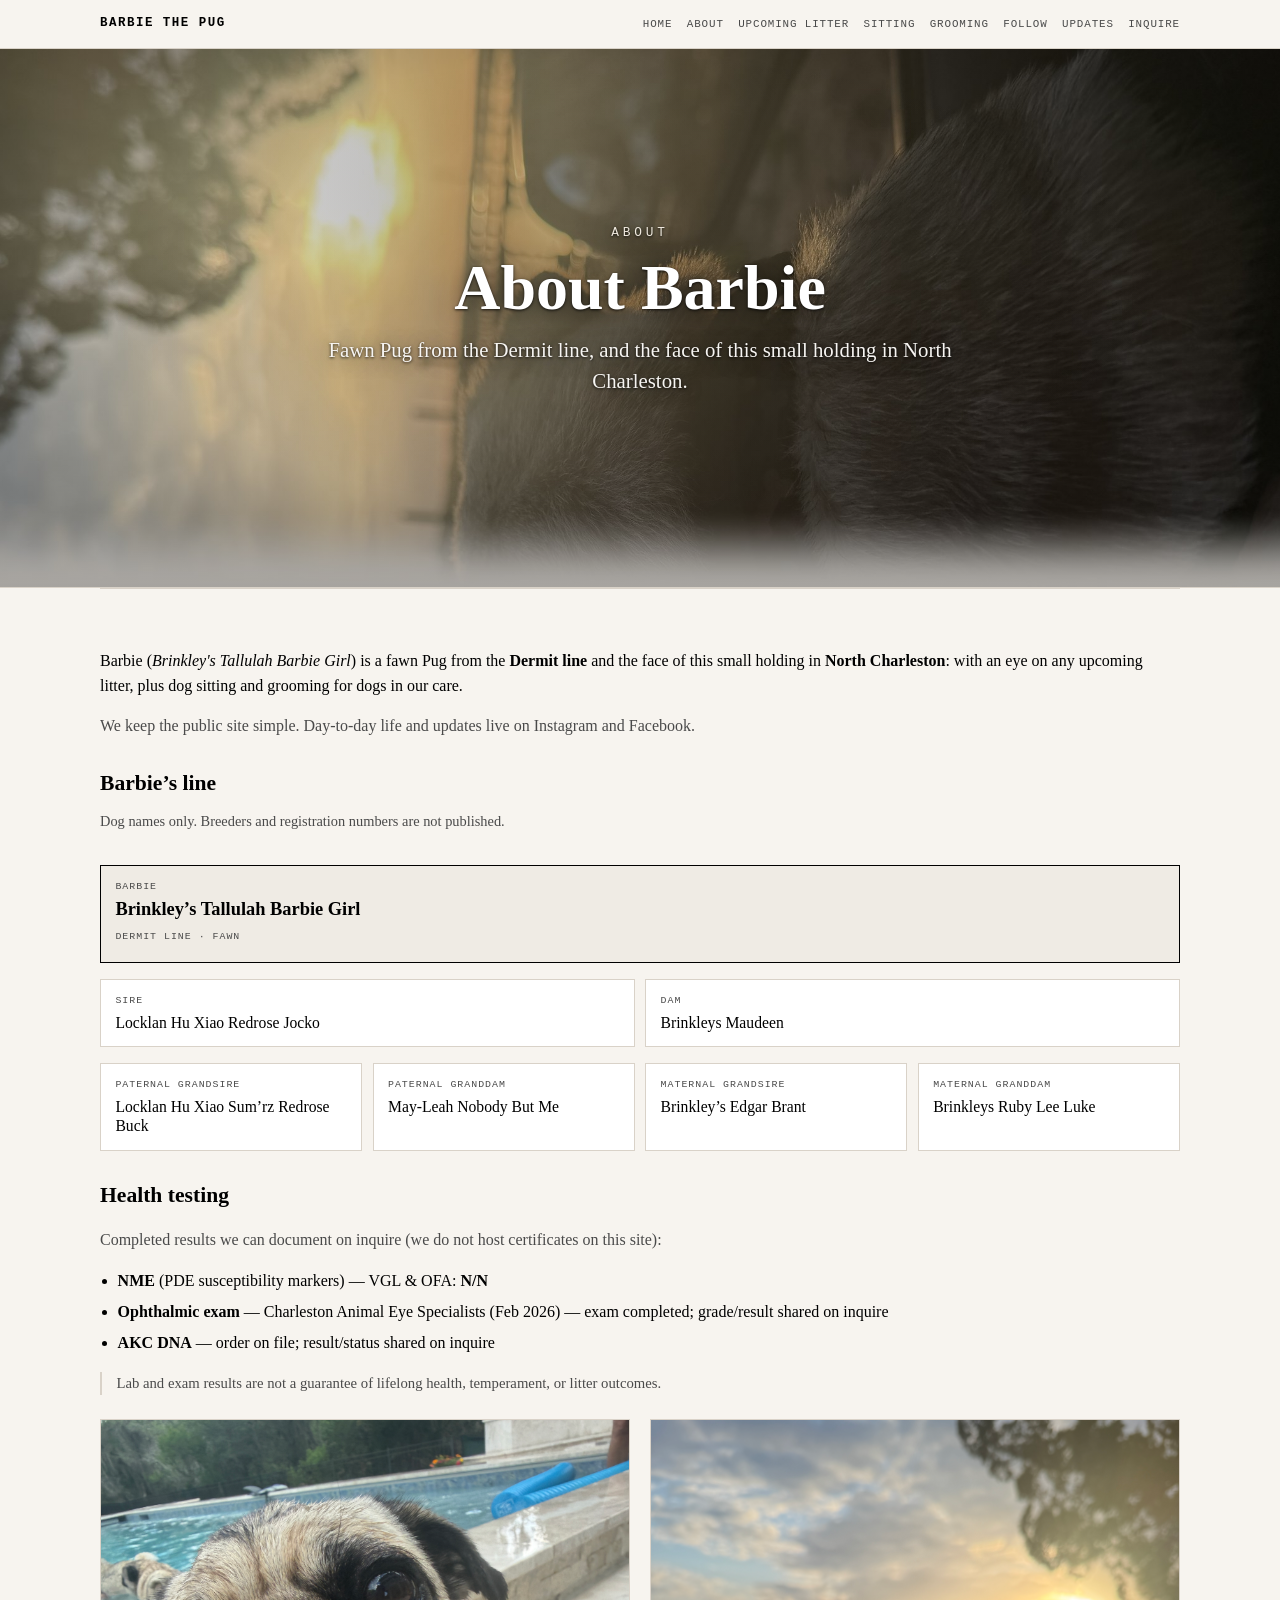
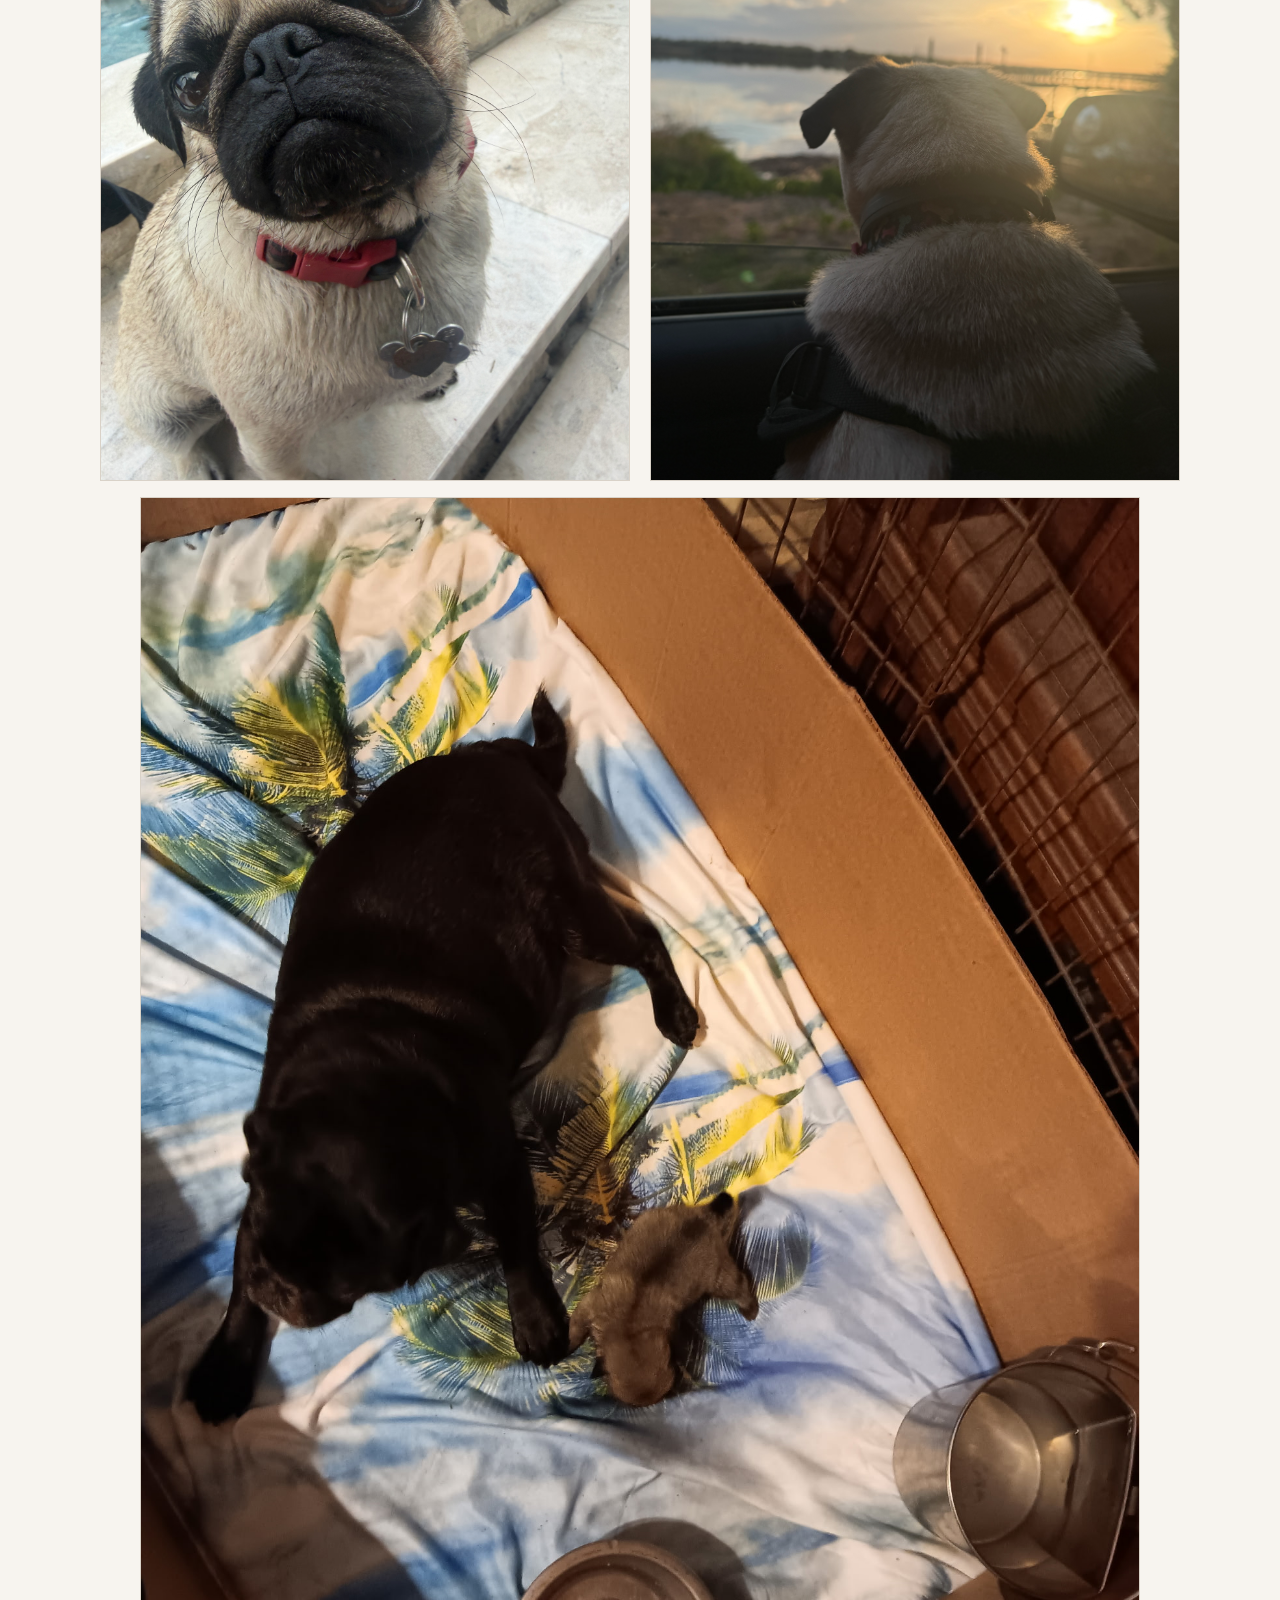
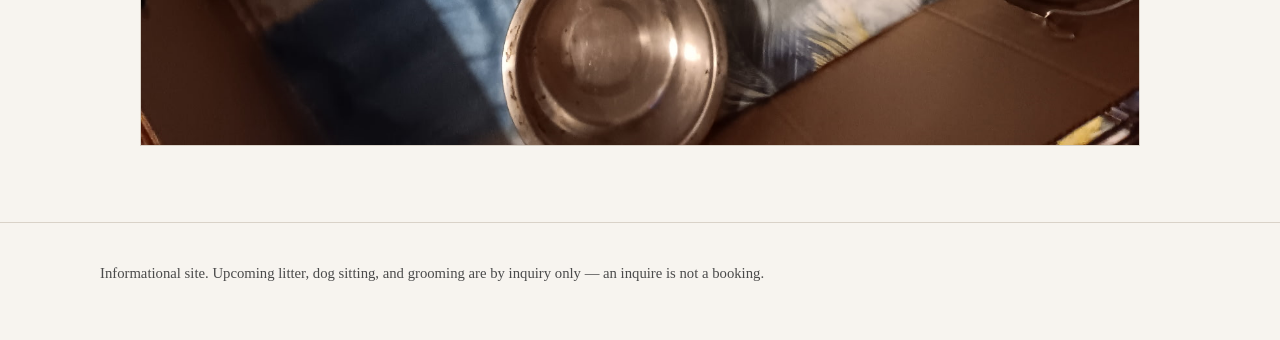
==== commit 14d2da7b: "Add 1-year health & DNA guarantee to litter page; remove 'No health guarantees' from all page footer" ====
--- a/about.html
+++ b/about.html
@@ -108,7 +108,7 @@
 </main>
 
 <footer><div class="wrap">
-  <p>Informational site. No health guarantees. Upcoming litter, dog sitting, and grooming are by inquiry only — an inquire is not a booking.</p>
+  <p>Informational site. Upcoming litter, dog sitting, and grooming are by inquiry only — an inquire is not a booking.</p>
 </div></footer>
 </body>
 </html>
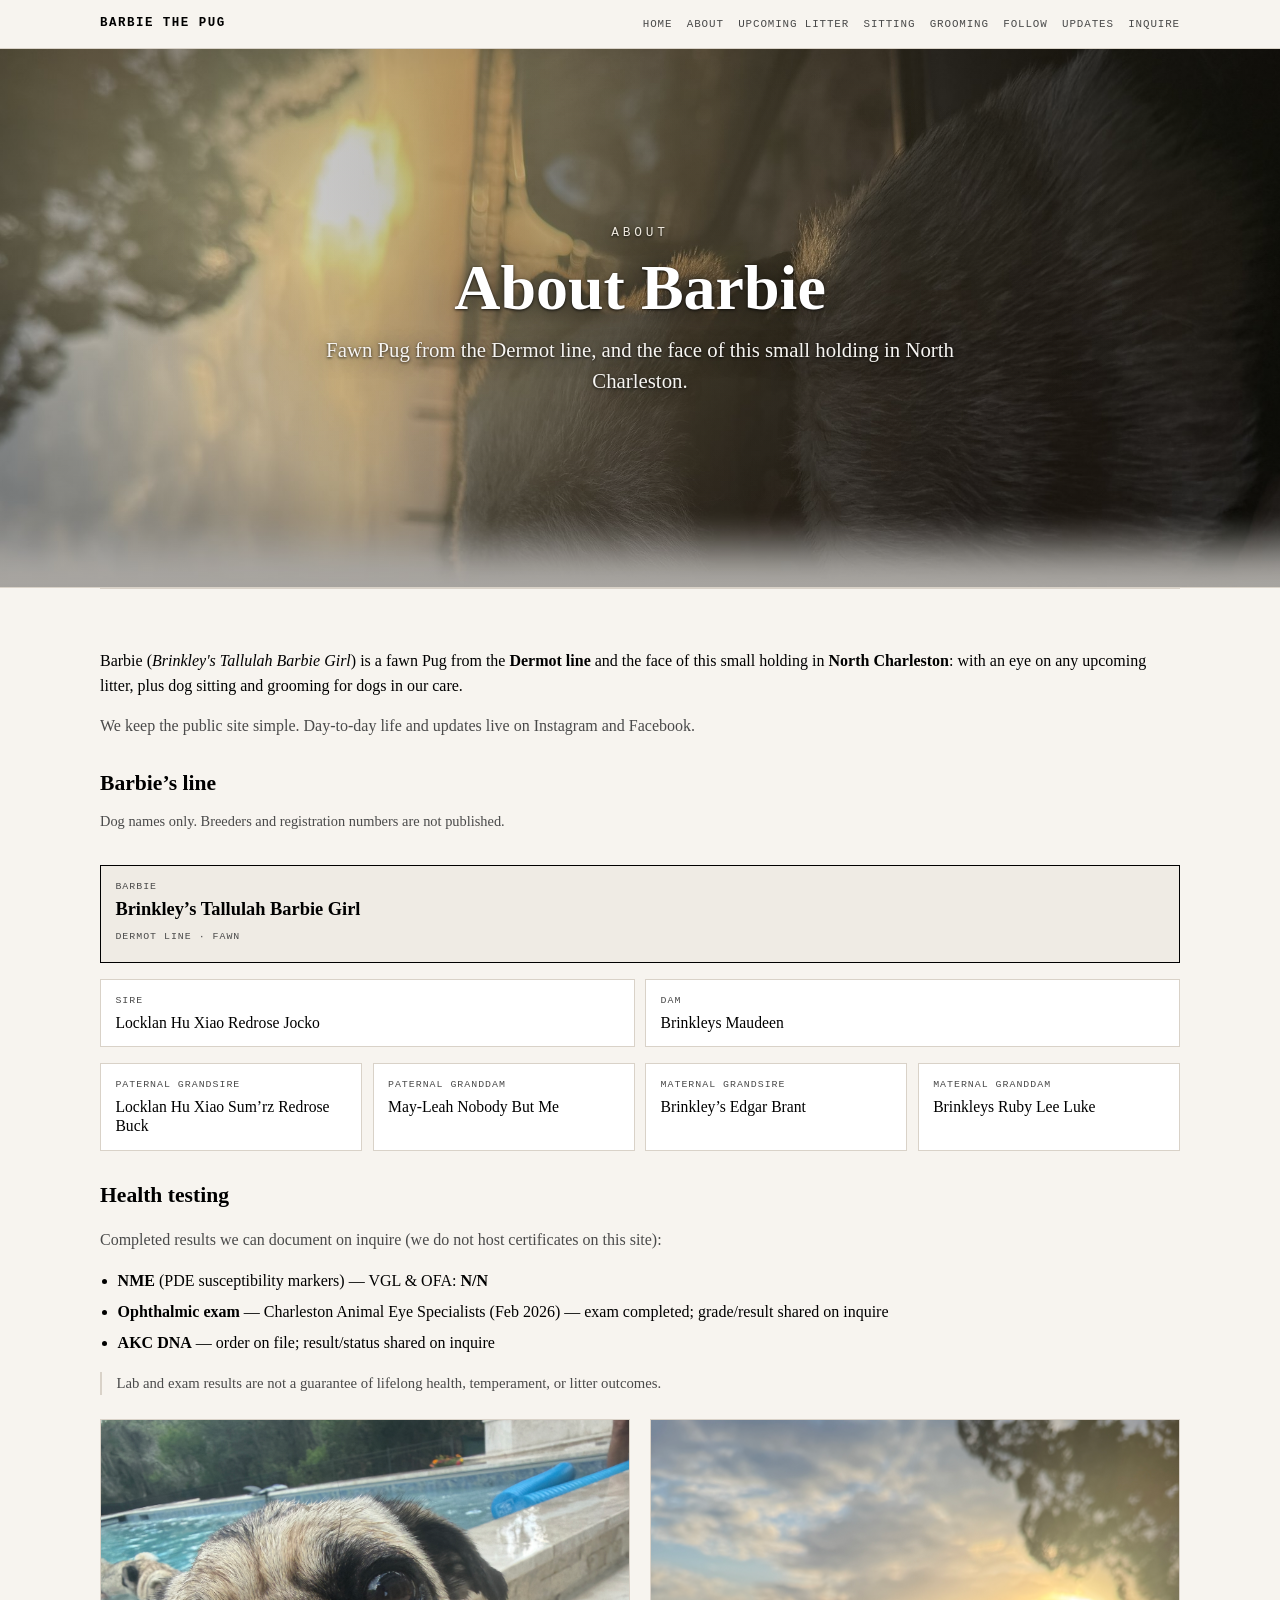
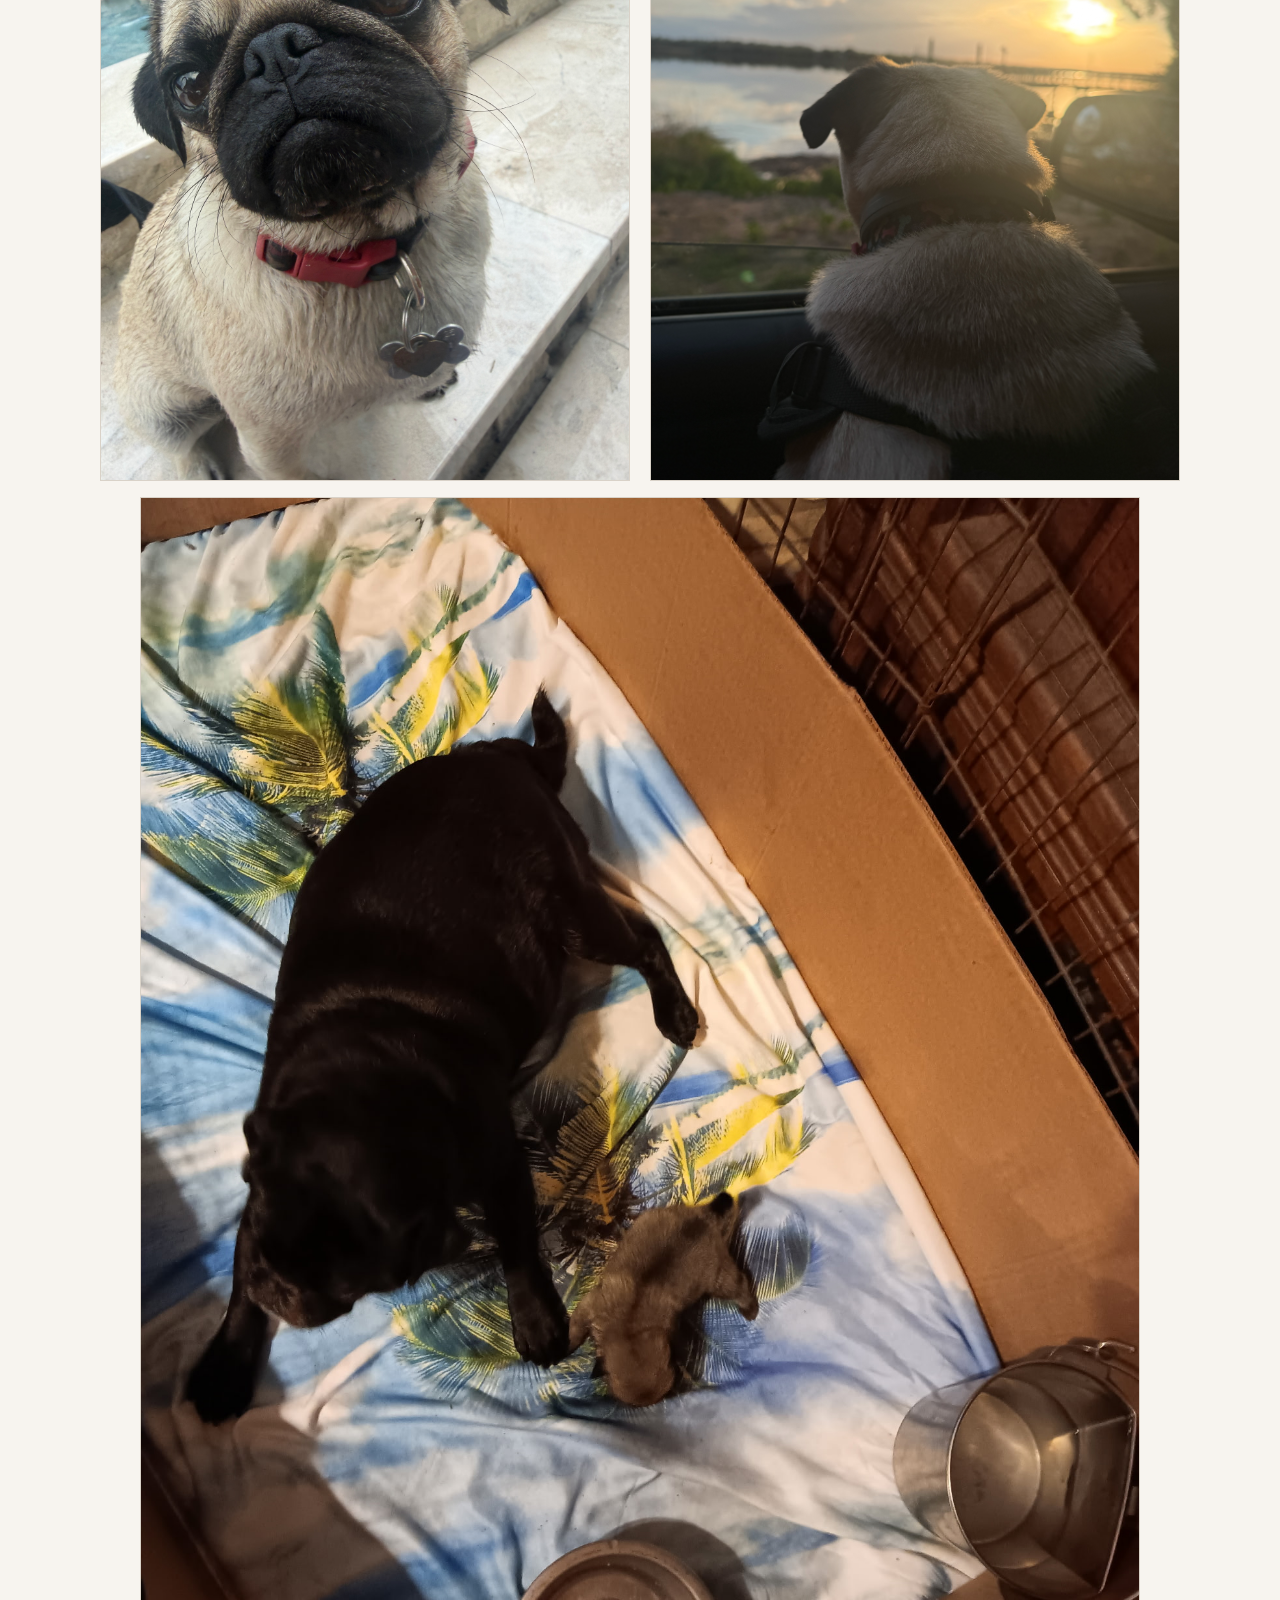
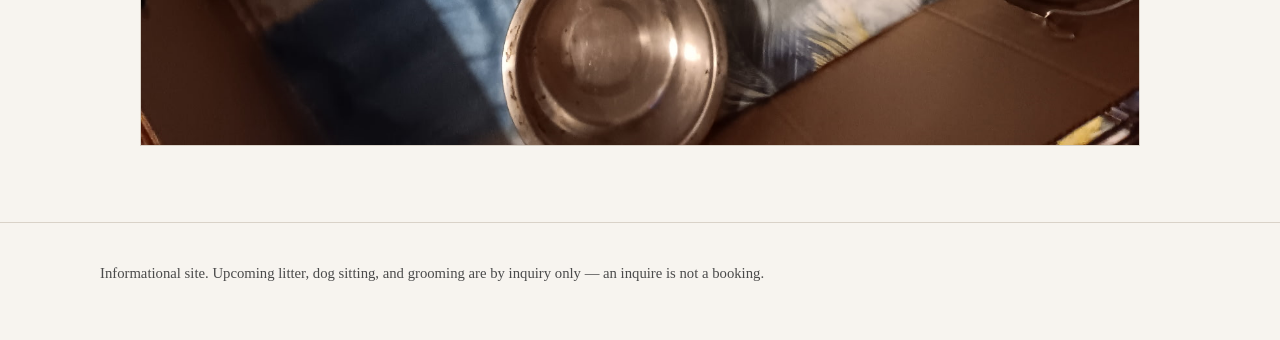
==== commit 6457a503: "Correct line name spelling: Dermit -> Dermot" ====
--- a/about.html
+++ b/about.html
@@ -2,10 +2,10 @@
 <html lang="en">
 <head>
 <title>About Barbie | Charleston Pugs — North Charleston</title>
-<meta name="description" content="Barbie (Brinkley's Tallulah Barbie Girl) is a fawn Pug from the Dermit line. Health testing notes and how we work — North Charleston.">
+<meta name="description" content="Barbie (Brinkley's Tallulah Barbie Girl) is a fawn Pug from the Dermot line. Health testing notes and how we work — North Charleston.">
 <link rel="canonical" href="https://charlestonpugs.com/about.html">
 <meta property="og:title" content="About Barbie | Charleston Pugs — North Charleston">
-<meta property="og:description" content="Barbie (Brinkley's Tallulah Barbie Girl) is a fawn Pug from the Dermit line. Health testing notes and how we work — North Charleston.">
+<meta property="og:description" content="Barbie (Brinkley's Tallulah Barbie Girl) is a fawn Pug from the Dermot line. Health testing notes and how we work — North Charleston.">
 <meta property="og:url" content="https://charlestonpugs.com/about.html">
 <meta property="og:type" content="website">
 <meta property="og:image" content="https://charlestonpugs.com/images/06-barbie-as-puppy.jpg">
@@ -39,11 +39,11 @@
   <div class="banner-text">
     <p class="kicker">About</p>
     <h1>About Barbie</h1>
-    <p class="banner-lead">Fawn Pug from the Dermit line, and the face of this small holding in North Charleston.</p>
+    <p class="banner-lead">Fawn Pug from the Dermot line, and the face of this small holding in North Charleston.</p>
   </div>
 </section>
 <div class="wrap section">
-  <p>Barbie (<em>Brinkley's Tallulah Barbie Girl</em>) is a fawn Pug from the <strong>Dermit line</strong> and the face of this small holding in <strong>North Charleston</strong>: with an eye on any upcoming litter, plus dog sitting and grooming for dogs in our care.</p>
+  <p>Barbie (<em>Brinkley's Tallulah Barbie Girl</em>) is a fawn Pug from the <strong>Dermot line</strong> and the face of this small holding in <strong>North Charleston</strong>: with an eye on any upcoming litter, plus dog sitting and grooming for dogs in our care.</p>
   <p class="muted">We keep the public site simple. Day-to-day life and updates live on Instagram and Facebook.</p>
 
   <h2>Barbie’s line</h2>
@@ -54,7 +54,7 @@
         <div class="pedigree-node focal">
           <span class="role">Barbie</span>
           <span class="name">Brinkley’s Tallulah Barbie Girl</span>
-          <span class="role" style="margin-top:.45rem">Dermit line · fawn</span>
+          <span class="role" style="margin-top:.45rem">Dermot line · fawn</span>
         </div>
       </div>
       <div class="pedigree-gen parents">
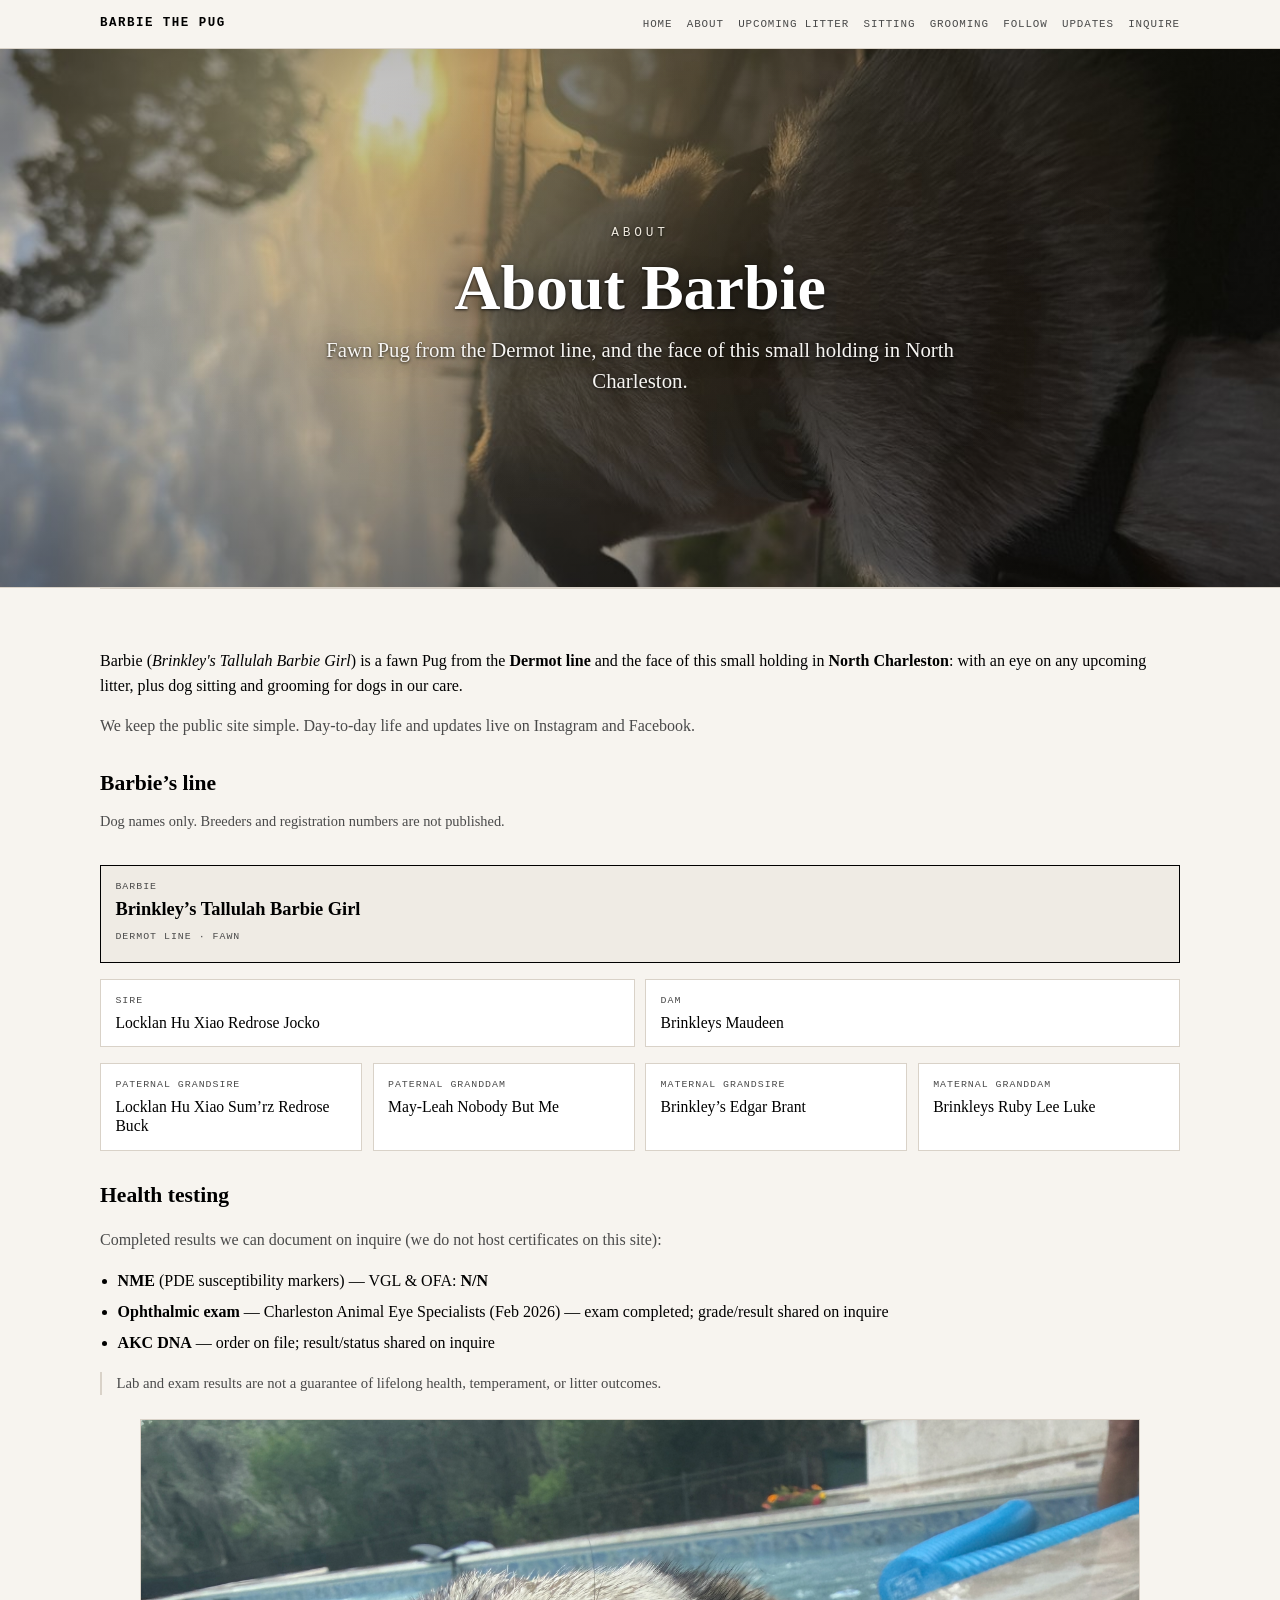
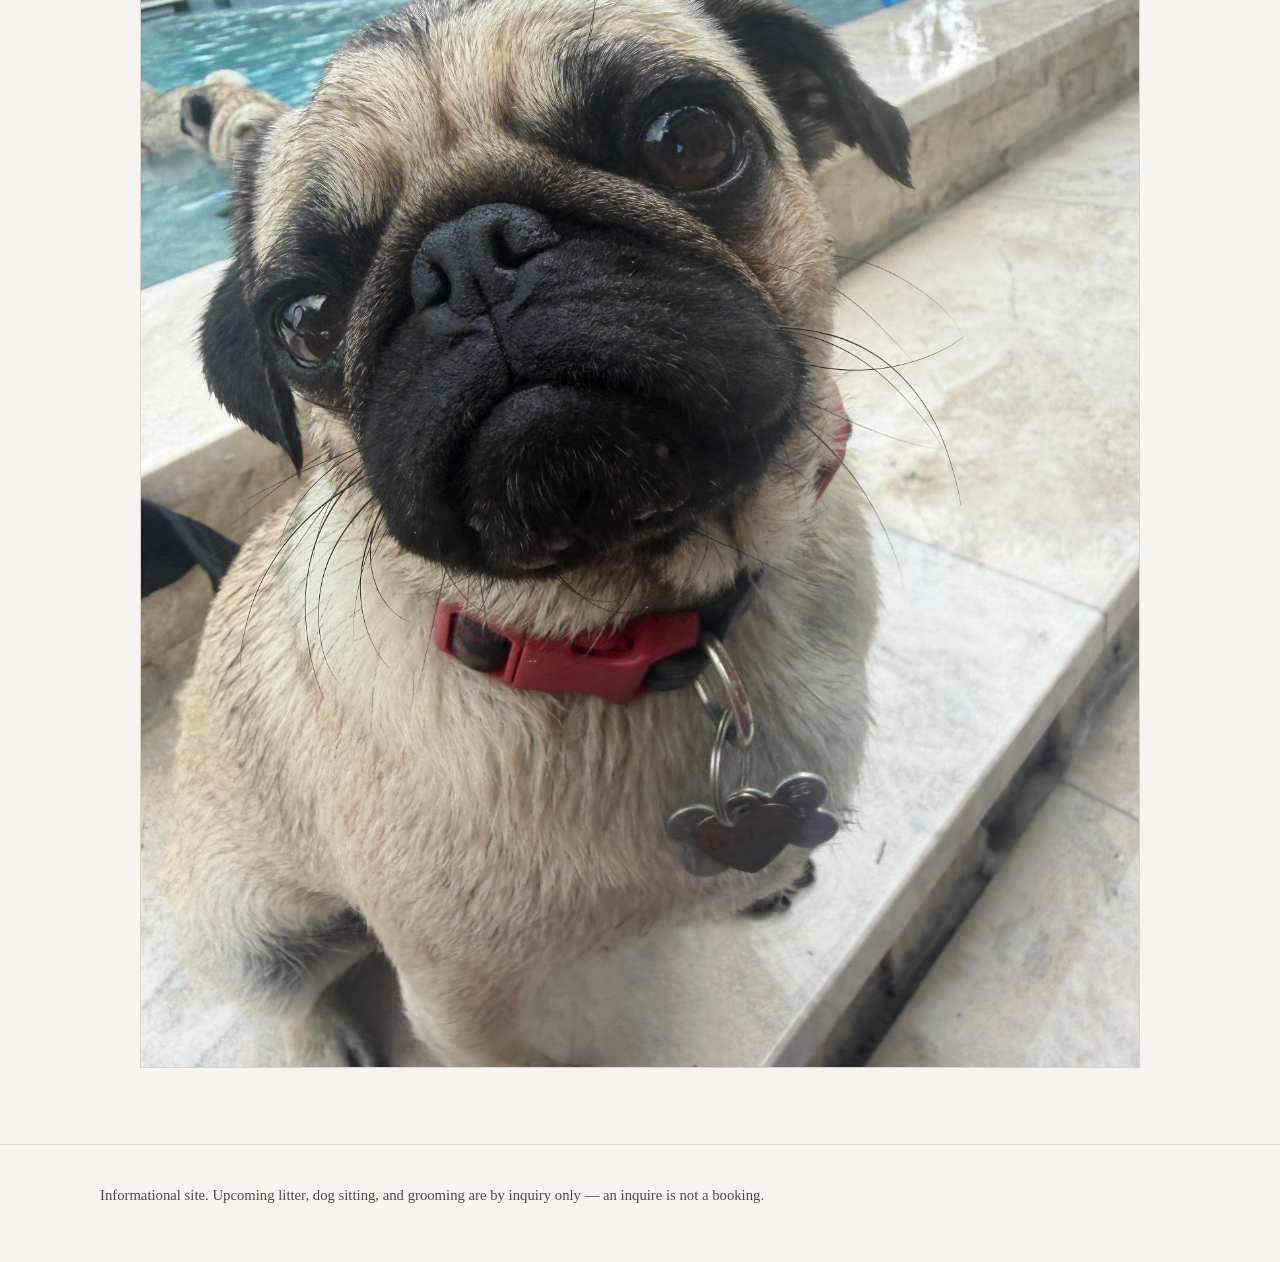
==== commit 65dec362: "One gallery on the site (home page): sitting and about pages now carry one picture each" ====
--- a/about.html
+++ b/about.html
@@ -96,13 +96,8 @@
     <li><strong>AKC DNA</strong> — order on file; result/status shared on inquire</li>
   </ul>
   <p class="note">Lab and exam results are not a guarantee of lifelong health, temperament, or litter outcomes.</p>
-  <div class="grid-2" style="margin-top:1.5rem">
-    <div class="photo"><img src="images/04-poolside-portrait.jpg" alt="Poolside portrait of Barbie"></div>
-    <div class="photo"><img src="images/03-car-sunset.jpg" alt="Sunset car mood photo of Barbie"></div>
-  </div>
-
-  <figure class="photo">
-    <img src="images/06-barbie-as-puppy.jpg" alt="Barbie as a puppy" loading="lazy">
+  <figure class="photo" style="margin-top:1.5rem">
+    <img src="images/04-poolside-portrait.jpg" alt="Poolside portrait of Barbie">
   </figure>
 </div>
 </main>
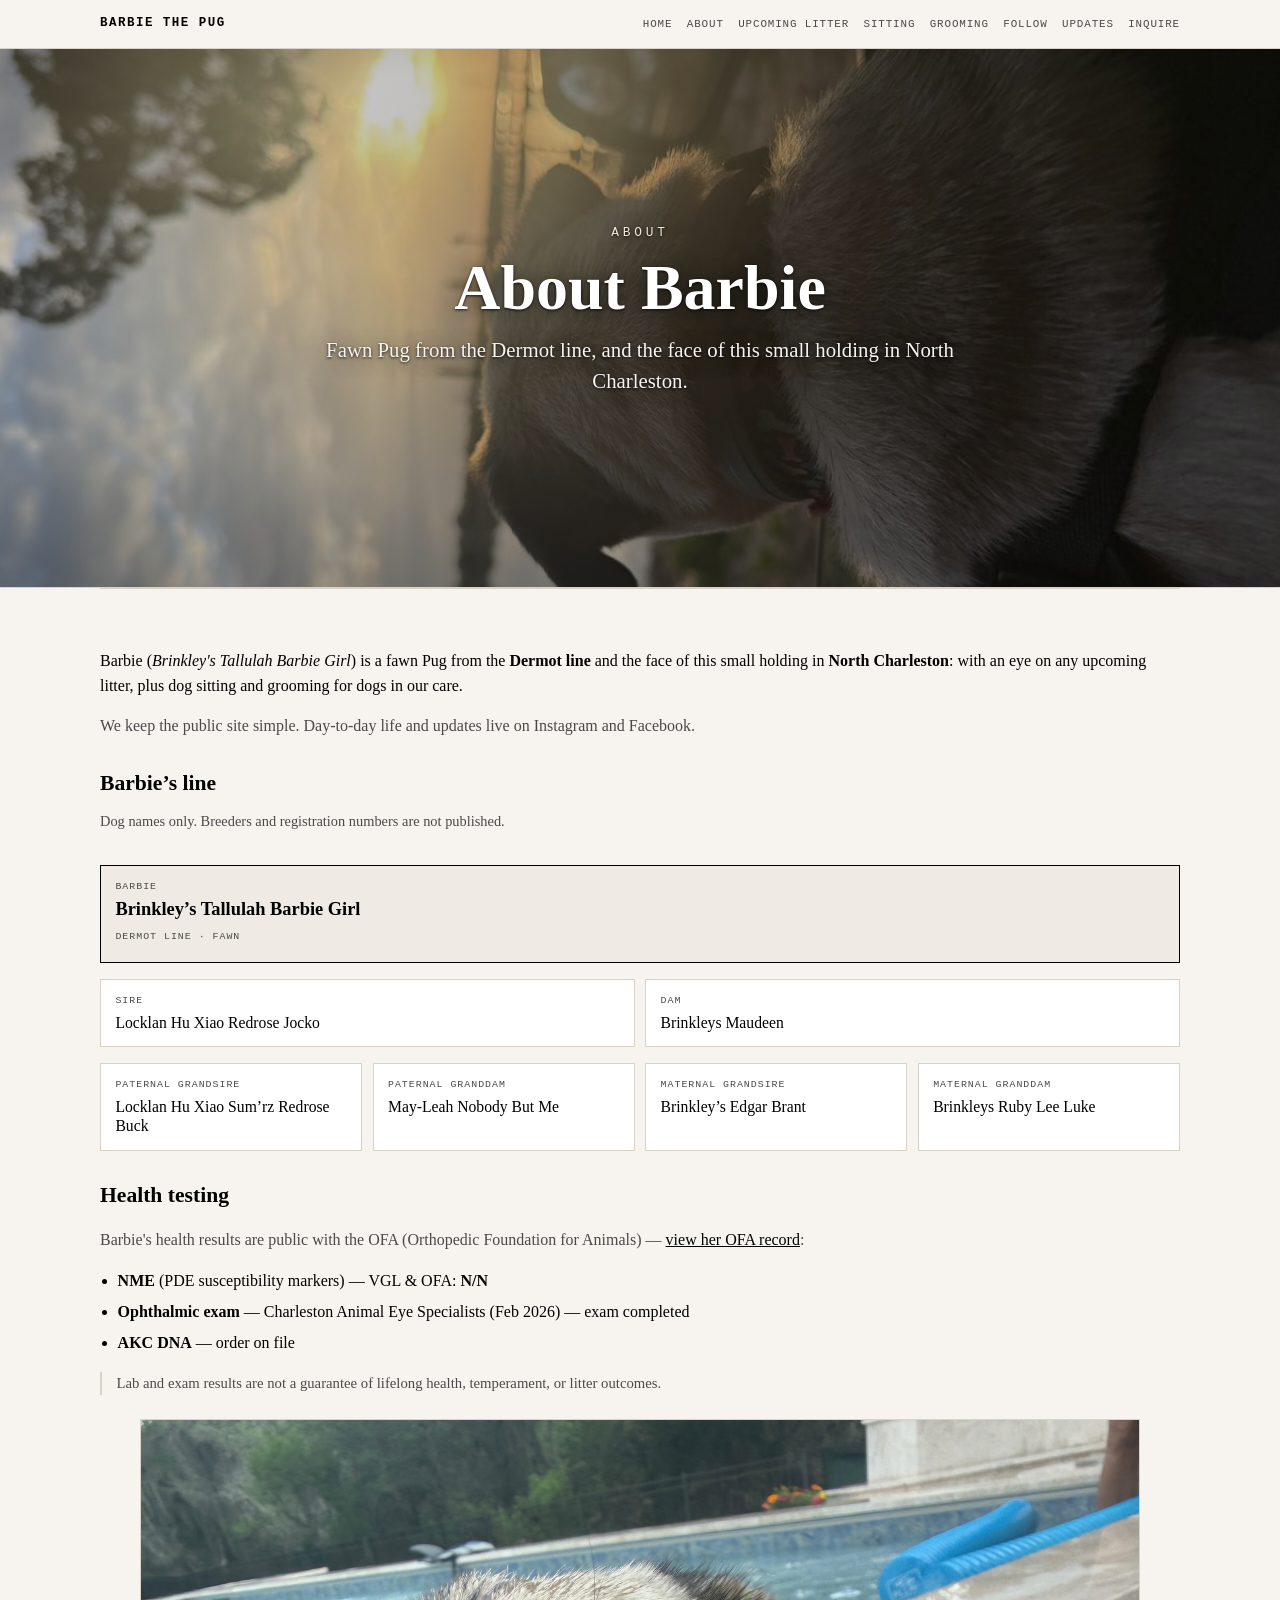
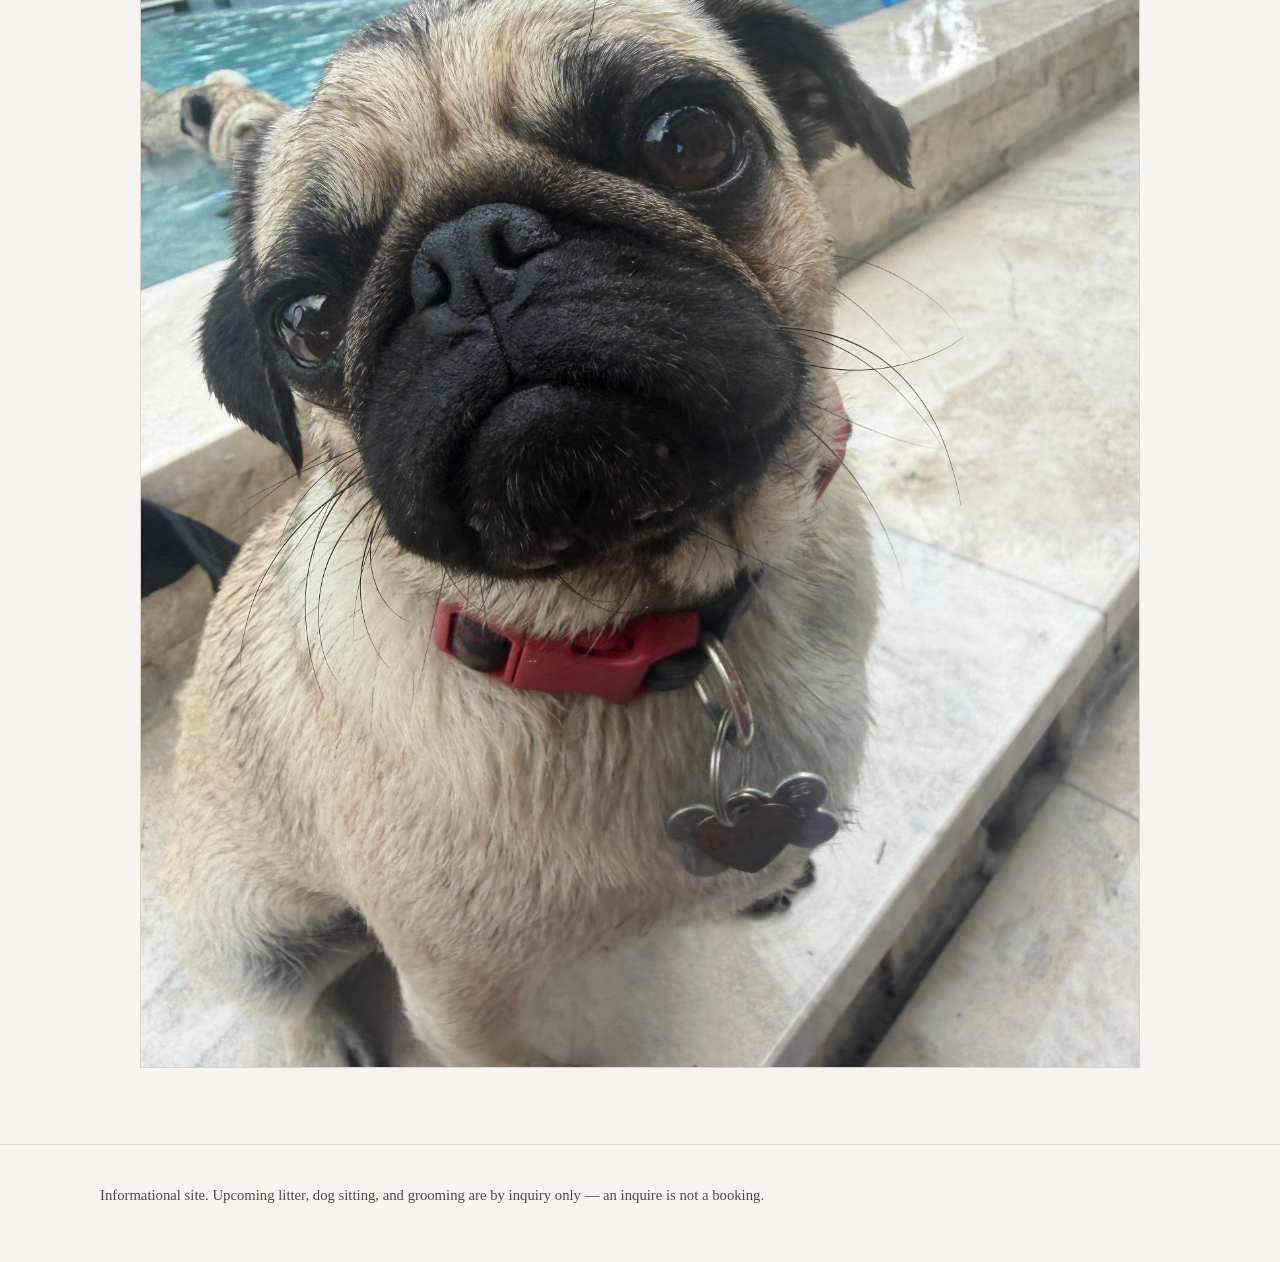
==== commit f0e3d0a5: "About page: health testing points to public OFA record, drop on-inquire wording" ====
--- a/about.html
+++ b/about.html
@@ -89,11 +89,11 @@
   </div>
 
   <h2>Health testing</h2>
-  <p class="muted">Completed results we can document on inquire (we do not host certificates on this site):</p>
+  <p class="muted">Barbie's health results are public with the OFA (Orthopedic Foundation for Animals) — <a href="https://ofa.org/advanced-search/?appnum=2707846" target="_blank" rel="noopener">view her OFA record</a>:</p>
   <ul class="clean">
     <li><strong>NME</strong> (PDE susceptibility markers) — VGL &amp; OFA: <strong>N/N</strong></li>
-    <li><strong>Ophthalmic exam</strong> — Charleston Animal Eye Specialists (Feb 2026) — exam completed; grade/result shared on inquire</li>
-    <li><strong>AKC DNA</strong> — order on file; result/status shared on inquire</li>
+    <li><strong>Ophthalmic exam</strong> — Charleston Animal Eye Specialists (Feb 2026) — exam completed</li>
+    <li><strong>AKC DNA</strong> — order on file</li>
   </ul>
   <p class="note">Lab and exam results are not a guarantee of lifelong health, temperament, or litter outcomes.</p>
   <figure class="photo" style="margin-top:1.5rem">
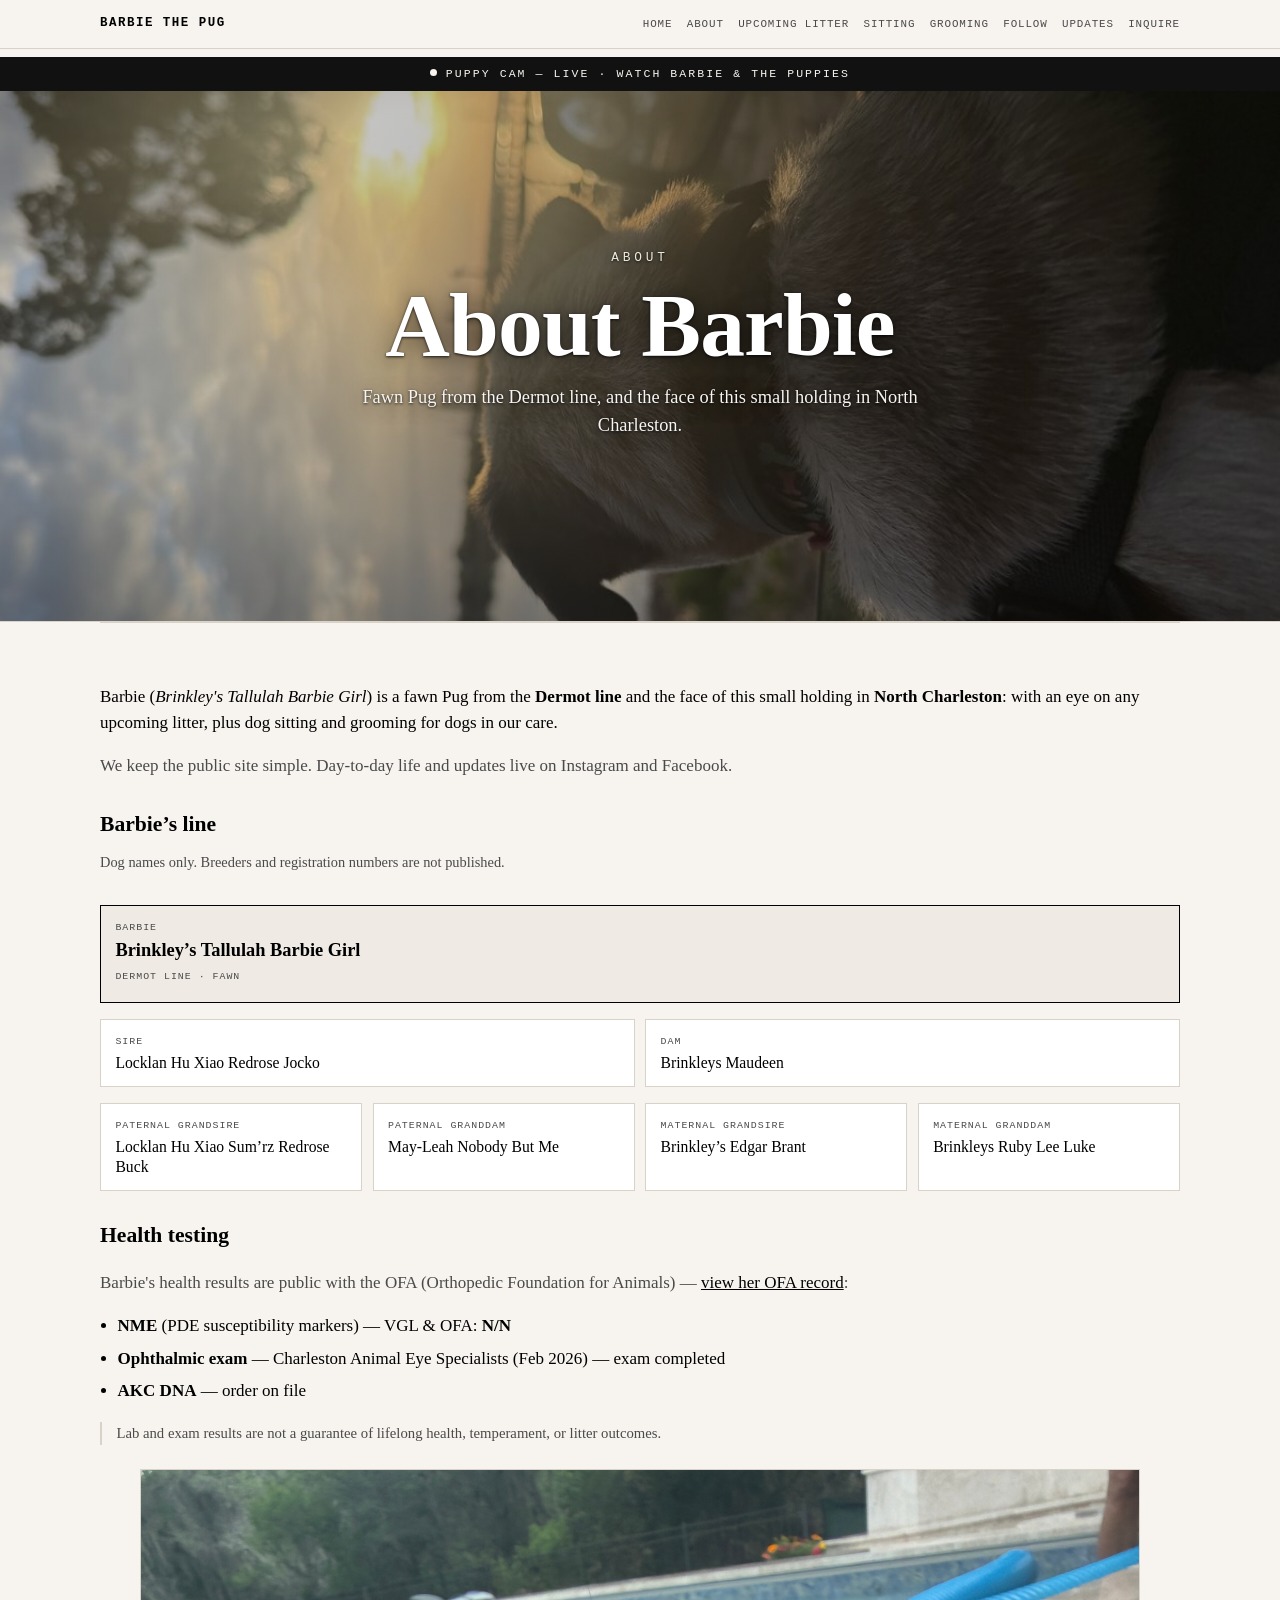
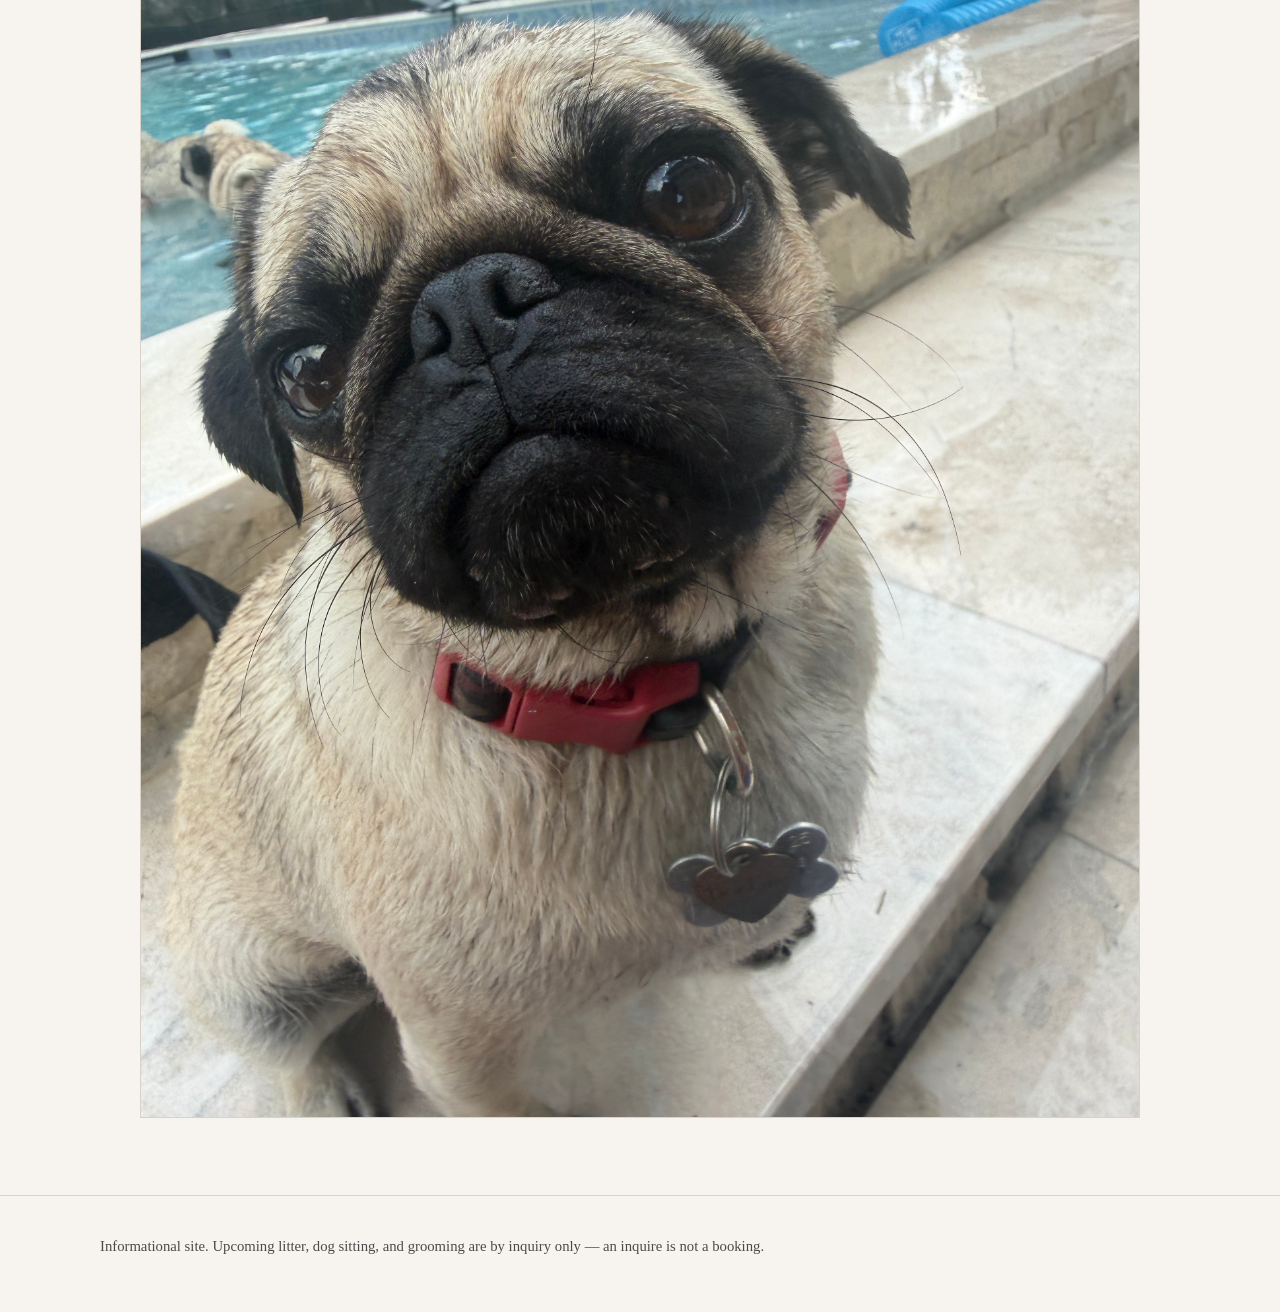
==== commit 52ebf546: "Refresh A — Polished cream: sticky nav + live cam bar, bigger type, softer cards" ====
--- a/about.html
+++ b/about.html
@@ -29,6 +29,8 @@
     <a href="inquire.html">Inquire</a>
   </div>
 </div></nav>
+<div class="cambar"><a href="puppy-cam.html"><span class="dot"></span>Puppy Cam &mdash; Live &middot; Watch Barbie &amp; the puppies</a></div>
+
 
 <main>
 <section class="banner">
--- a/styles.css
+++ b/styles.css
@@ -146,3 +146,27 @@
   .banner img{height:clamp(260px,62vw,400px);object-position:44% 50%}
   .banner-text{padding:1.25rem 1.1rem 2rem}
 }
+
+/* === Refresh A — Polished cream (live 2026-11-24) === */
+:root{ --a-line:#e3ded2; }
+body{ font-size:17px; }
+.wrap{ max-width:1180px; }
+nav{ position:sticky; top:0; z-index:50; background:var(--cream,#f7f4ef); }
+.cambar{ position:sticky; top:57px; z-index:49; background:#111; color:#f7f4ef; text-align:center;
+  font-family:ui-monospace,Menlo,monospace; font-size:.72rem; letter-spacing:.18em; text-transform:uppercase; }
+.cambar a{ color:#f7f4ef; text-decoration:none; display:block; padding:.5rem 1rem; }
+.cambar .dot{ display:inline-block; width:7px; height:7px; border-radius:50%; background:#f7f4ef; margin-right:.55rem; animation:a-pulse 2s infinite; vertical-align:1px; }
+@keyframes a-pulse{ 0%,100%{opacity:1} 50%{opacity:.25} }
+.banner-text h1{ font-size:clamp(3rem,9vw,5.6rem); letter-spacing:-.01em; }
+.banner-lead{ font-size:1.15rem; max-width:36rem; }
+.hero{ padding:5rem 0 3.5rem; gap:3rem; }
+.hero-img{ border:none; box-shadow:0 18px 50px rgba(20,18,12,.14); }
+.offer{ gap:1.25rem; padding-bottom:1rem; }
+.offer-card article{ border:1px solid var(--a-line); background:#fff; padding:1.9rem; box-shadow:0 2px 10px rgba(20,18,12,.04); transition:box-shadow .2s ease, transform .2s ease; }
+.offer-card:hover article{ box-shadow:0 12px 32px rgba(20,18,12,.10); transform:translateY(-2px); }
+.offer-card h3{ font-size:1.45rem; }
+section.wrap{ padding-top:3.5rem; padding-bottom:3.5rem; }
+section.wrap h2{ font-size:clamp(1.9rem,4vw,2.6rem); margin-bottom:1.4rem; }
+.still-grid figure{ box-shadow:0 8px 28px rgba(20,18,12,.08); }
+.btn{ padding:.95rem 1.6rem; }
+.card{ border-color:var(--a-line); box-shadow:0 2px 10px rgba(20,18,12,.04); padding:1.9rem; }
